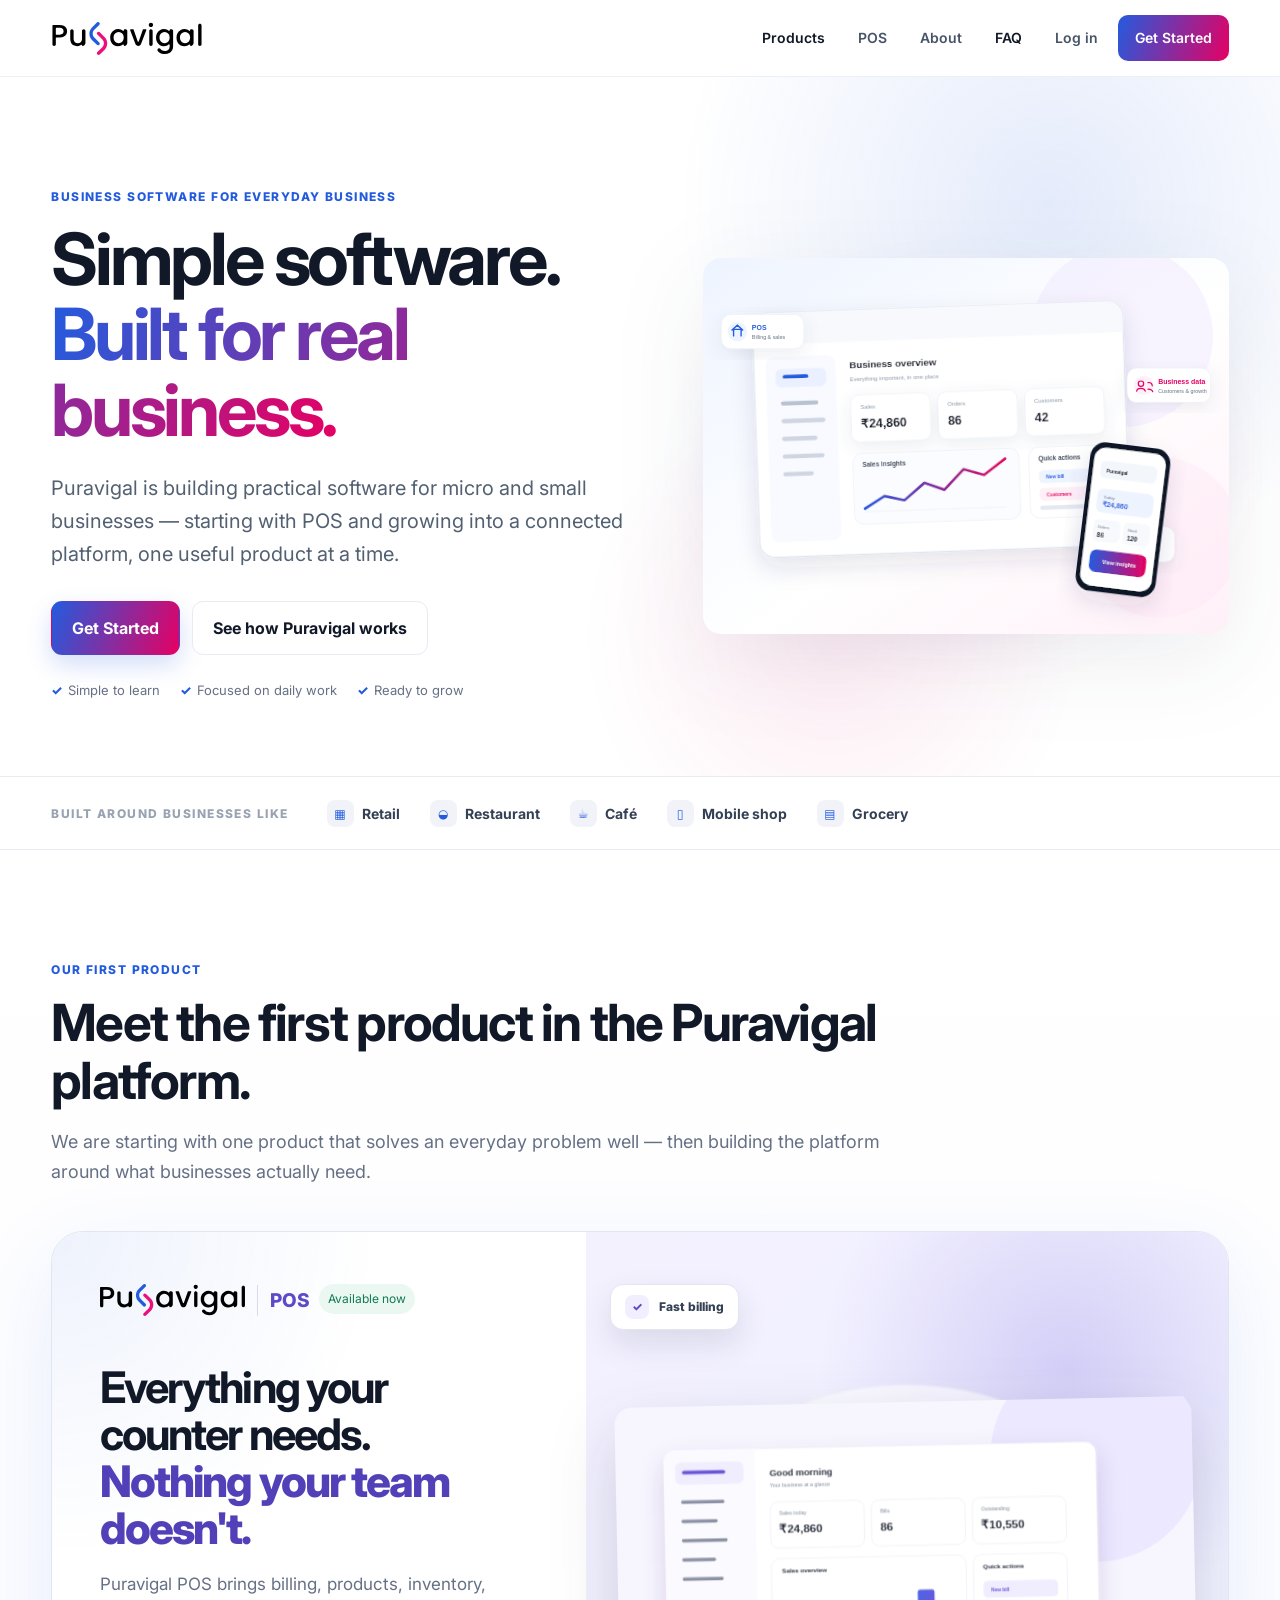
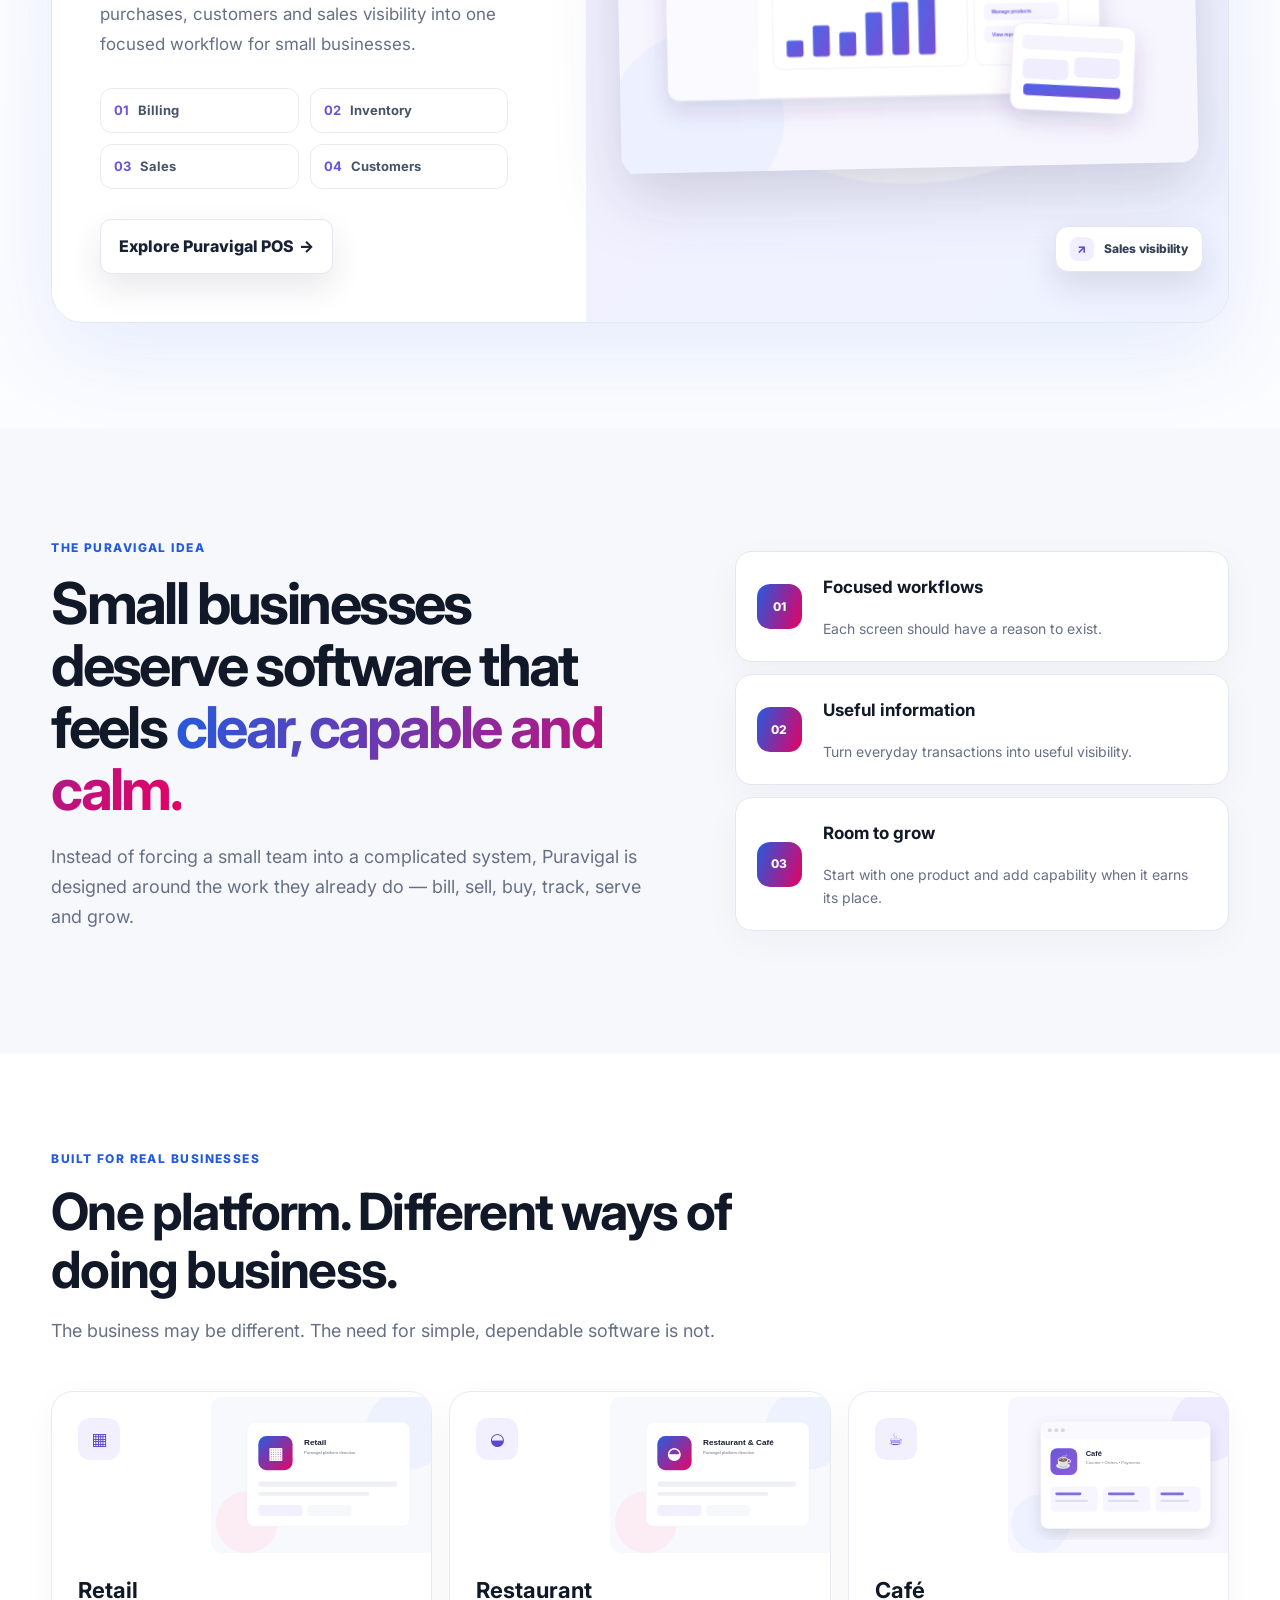
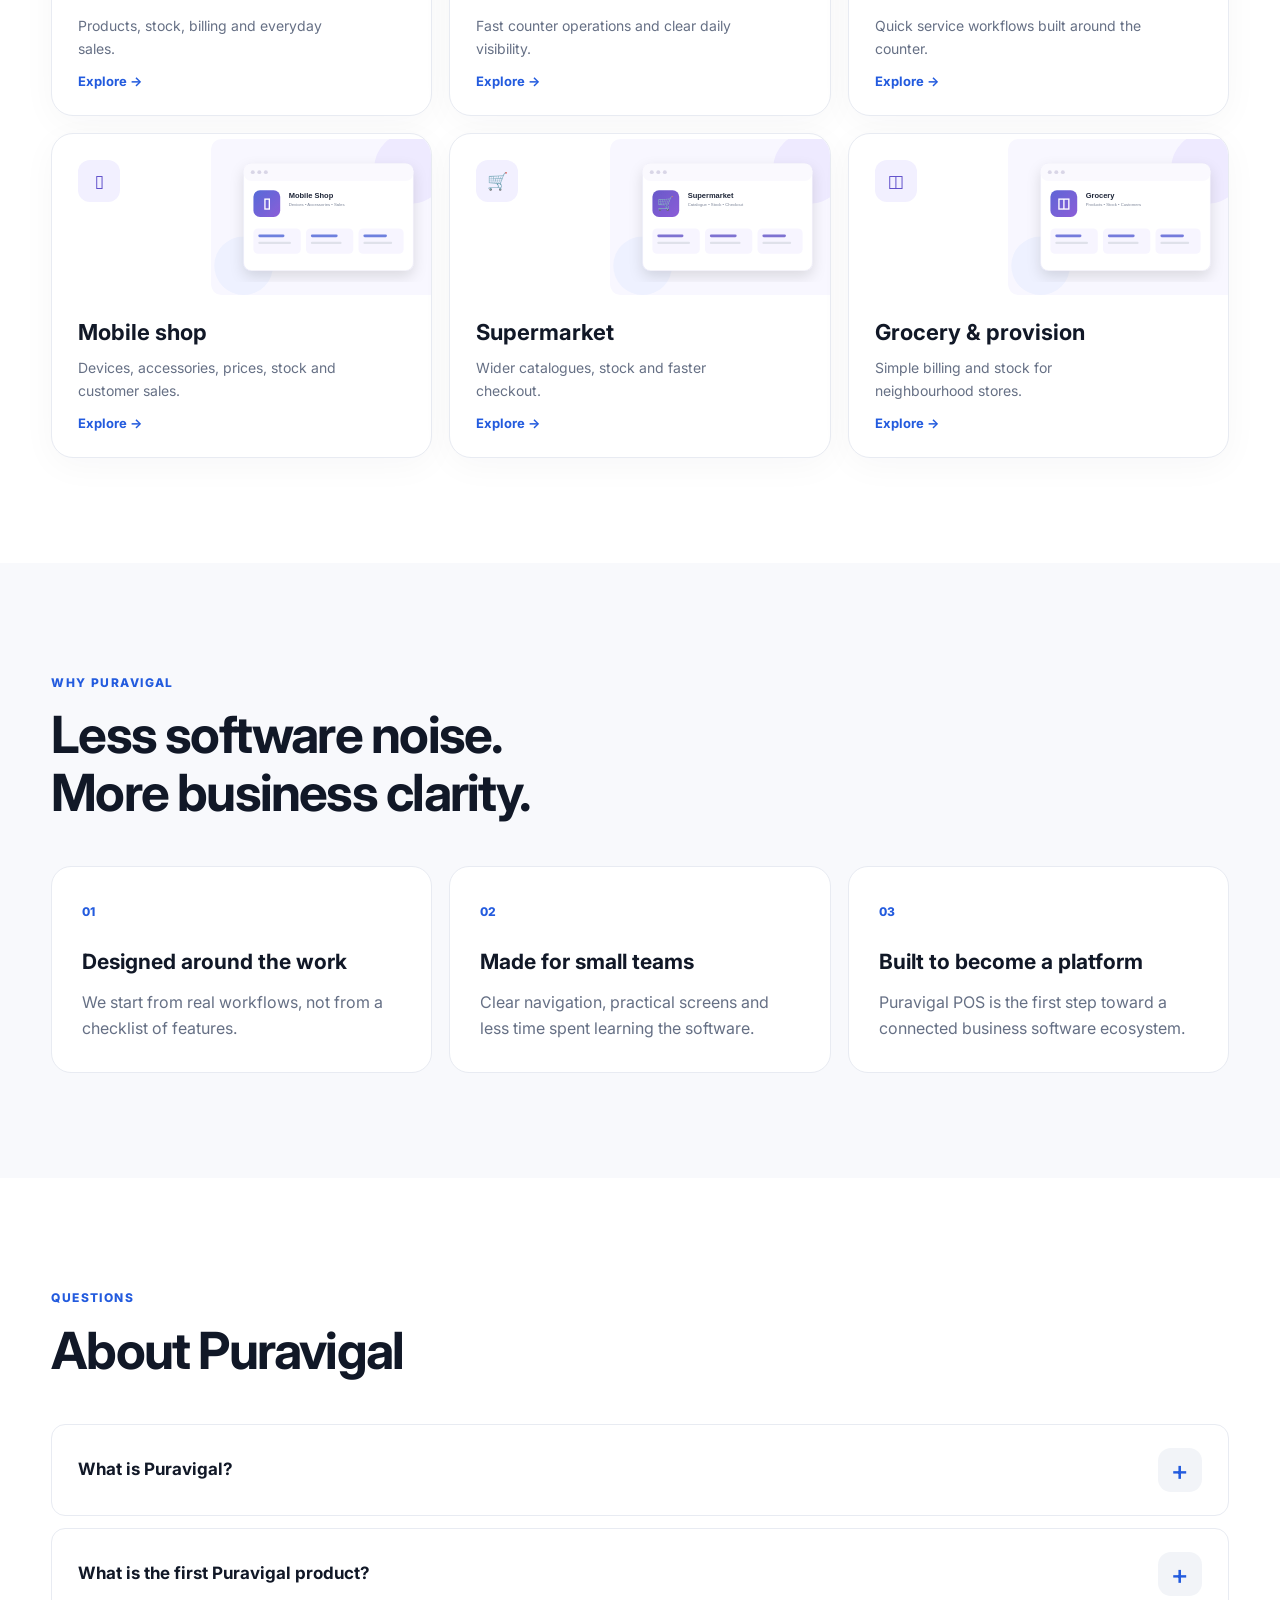
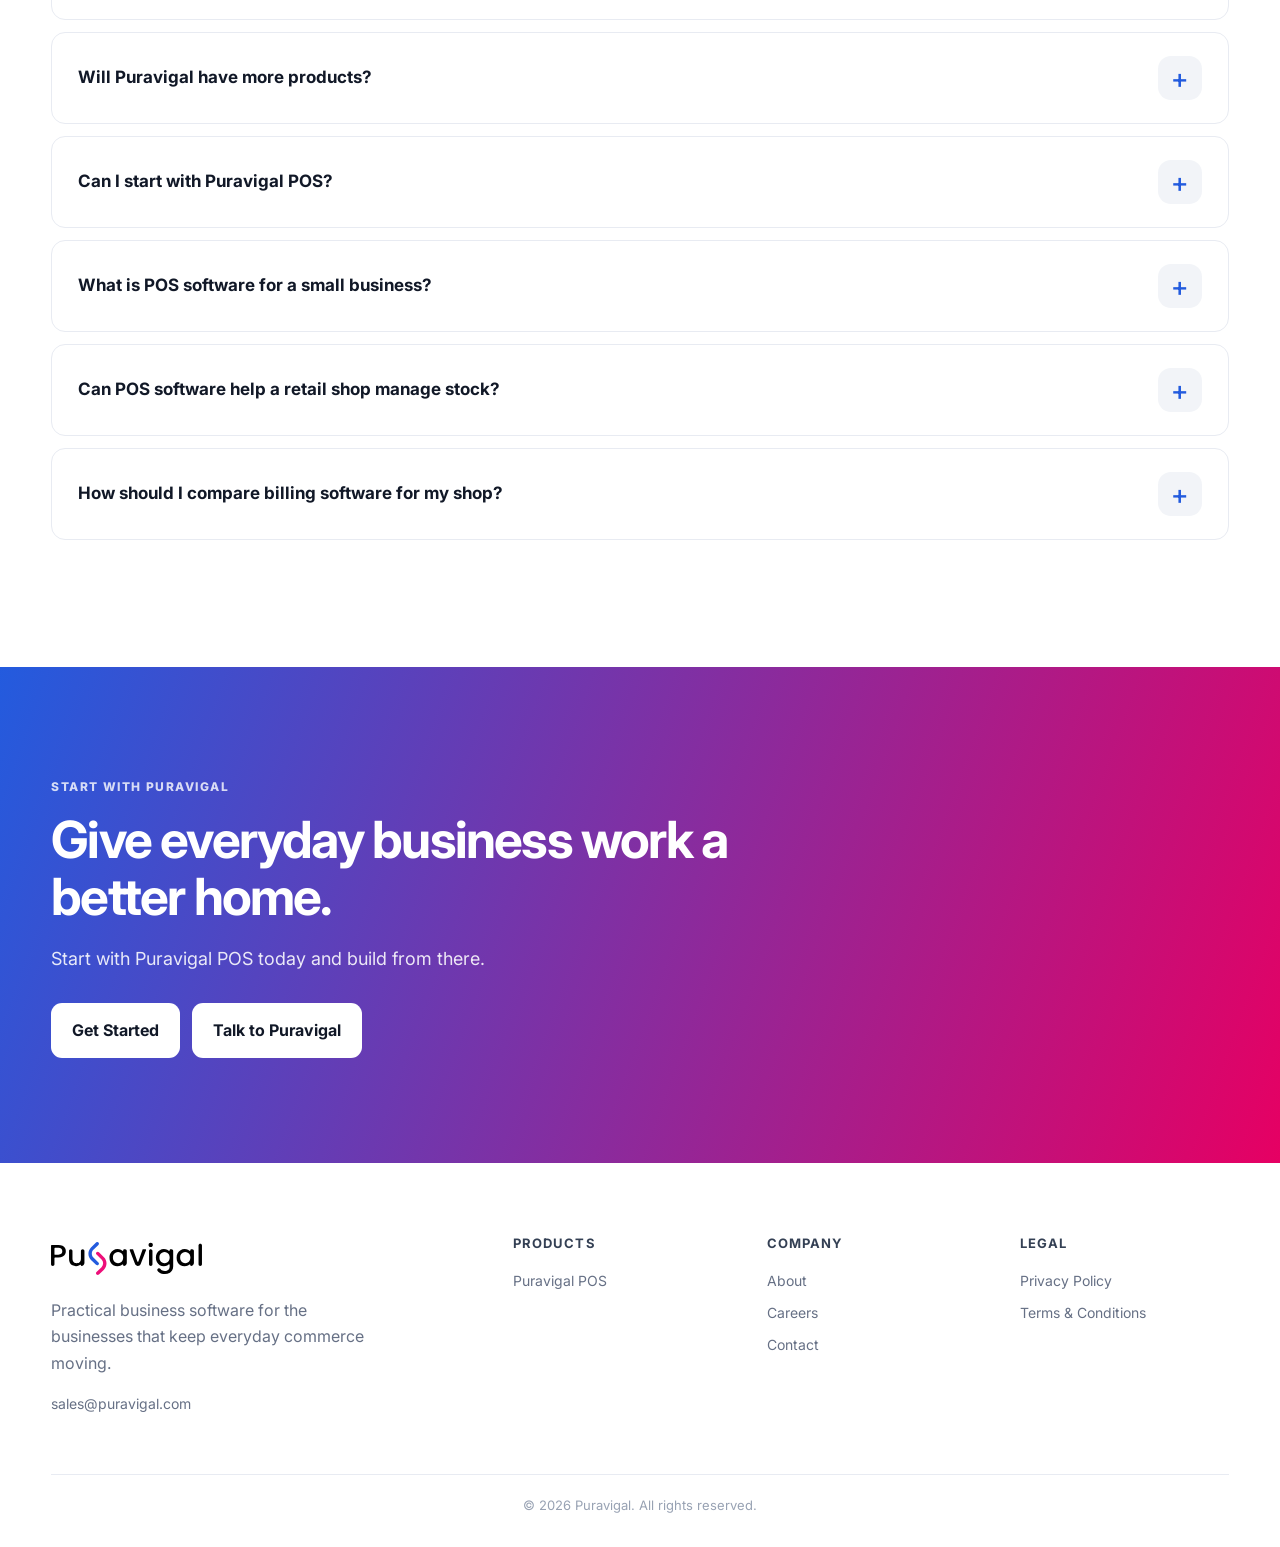
==== index.html @ 96eb3c9d "initial commit" ====
<!doctype html>
<html lang="en-IN">
<head>
<meta charset="utf-8"><meta name="viewport" content="width=device-width,initial-scale=1">
<title>Puravigal | Simple Business Software for Micro Businesses</title>
<meta name="description" content="Puravigal builds practical software for micro and small businesses. Start with Puravigal POS and grow into a connected business platform.">
<meta name="robots" content="index,follow,max-image-preview:large">
<link rel="canonical" href="https://www.puravigal.com/"><link rel="icon" href="images/fav/favicon.ico">
<meta property="og:type" content="website"><meta property="og:title" content="Puravigal | Simple Business Software for Micro Businesses"><meta property="og:description" content="Practical business software for the businesses that keep everyday commerce moving."><meta property="og:url" content="https://www.puravigal.com/"><meta property="og:image" content="https://www.puravigal.com/images/ogimage/puravigal-black-og.png"><meta property="og:site_name" content="Puravigal">
<meta name="twitter:card" content="summary_large_image"><meta name="twitter:title" content="Puravigal | Simple Business Software for Micro Businesses"><meta name="twitter:description" content="Simple, practical software for micro businesses."><meta name="twitter:image" content="https://www.puravigal.com/images/ogimage/puravigal-black-og.png">
<link rel="stylesheet" href="css/site.css?v=20261015-profile-1">
<script type="application/ld+json">{"@context":"https://schema.org","@type":"WebSite","name":"Puravigal","url":"https://www.puravigal.com/","description":"Simple business software for micro and small businesses."}</script>
<script type="application/ld+json">{"@context":"https://schema.org","@type":"Organization","name":"Puravigal","url":"https://www.puravigal.com/","logo":"https://www.puravigal.com/images/puravigal-black-logo.svg","email":"sales@puravigal.com","sameAs":["https://www.facebook.com/puravigal","https://instagram.com/puravigal/","https://twitter.com/puravigal","https://www.threads.net/@puravigal"]}</script>
</head>
<body>
<div data-site-header></div>
<main>
<section class="hero hero-home"><div class="container hero-grid"><div>
<span class="eyebrow">Business software for everyday business</span>
<h1>Simple software.<br><span class="gradient-text">Built for real business.</span></h1>
<p class="lead">Puravigal is building practical software for micro and small businesses — starting with POS and growing into a connected platform, one useful product at a time.</p>
<div class="actions"><a class="btn primary" href="signup.html">Get Started</a><a class="btn secondary" href="#products">See how Puravigal works</a></div>
<div class="hero-note"><span>Simple to learn</span><span>Focused on daily work</span><span>Ready to grow</span></div>
</div><div class="hero-visual"><img src="images/home/puravigal-home-hero.svg" alt="Puravigal business software platform and connected workflows" width="980" height="700"></div></div></section>

<section class="trust-strip"><div class="container trust-row"><span class="trust-label">Built around businesses like</span><span class="trust-item"><i class="mini-icon">▦</i> Retail</span><span class="trust-item"><i class="mini-icon">◒</i> Restaurant</span><span class="trust-item"><i class="mini-icon">☕</i> Café</span><span class="trust-item"><i class="mini-icon">▯</i> Mobile shop</span><span class="trust-item"><i class="mini-icon">▤</i> Grocery</span></div></section>

<section id="products" class="section product-spotlight"><div class="container">
<div class="section-head"><span class="eyebrow">Our first product</span><h2>Meet the first product in the Puravigal platform.</h2><p>We are starting with one product that solves an everyday problem well — then building the platform around what businesses actually need.</p></div>
<div class="first-product">
<div class="first-product-copy">
<div class="product-lockup"><img src="images/puravigal-black-logo.svg" alt="Puravigal" width="151"><span>POS</span></div>
<span class="status">Available now</span>
<h3>Everything your counter needs.<br><strong>Nothing your team doesn't.</strong></h3>
<p>Puravigal POS brings billing, products, inventory, purchases, customers and sales visibility into one focused workflow for small businesses.</p>
<div class="product-points"><span><b>01</b> Billing</span><span><b>02</b> Inventory</span><span><b>03</b> Sales</span><span><b>04</b> Customers</span></div>
<a class="btn product-btn" href="pos/">Explore Puravigal POS <span>→</span></a>
</div>
<div class="first-product-visual">
<div class="floating-chip chip-one"><i>✓</i> Fast billing</div>
<div class="floating-chip chip-two"><i>↗</i> Sales visibility</div>
<img src="images/pos/puravigal-pos-screen-showcase.svg" alt="Puravigal POS product interface" width="1200" height="760">
</div>
</div>
</div></section>

<section class="section platform-story"><div class="container"><div class="platform-grid">
<div class="platform-message"><span class="eyebrow">The Puravigal idea</span><h2>Small businesses deserve software that feels <span class="gradient-text">clear, capable and calm.</span></h2><p>Instead of forcing a small team into a complicated system, Puravigal is designed around the work they already do — bill, sell, buy, track, serve and grow.</p></div>
<div class="story-stack"><div><i class="story-icon">01</i><b>Focused workflows</b><p>Each screen should have a reason to exist.</p></div><div><i class="story-icon">02</i><b>Useful information</b><p>Turn everyday transactions into useful visibility.</p></div><div><i class="story-icon">03</i><b>Room to grow</b><p>Start with one product and add capability when it earns its place.</p></div></div>
</div></div></section>

<section class="section business-showcase"><div class="container"><div class="section-head"><span class="eyebrow">Built for real businesses</span><h2>One platform. Different ways of doing business.</h2><p>The business may be different. The need for simple, dependable software is not.</p></div>
<div class="business-grid">
<a class="business-card" href="pos/industries/retail.html"><img src="images/business-types/retail.svg" alt="Retail business illustration"><span class="business-icon">▦</span><div><h3>Retail</h3><p>Products, stock, billing and everyday sales.</p></div><b>Explore →</b></a>
<a class="business-card" href="pos/industries/restaurant.html"><img src="images/business-types/restaurant-cafe.svg" alt="Restaurant business illustration"><span class="business-icon">◒</span><div><h3>Restaurant</h3><p>Fast counter operations and clear daily visibility.</p></div><b>Explore →</b></a>
<a class="business-card" href="pos/industries/cafe.html"><img src="images/pos/verticals/cafe.svg" alt="Café business illustration"><span class="business-icon">☕</span><div><h3>Café</h3><p>Quick service workflows built around the counter.</p></div><b>Explore →</b></a>
<a class="business-card" href="pos/industries/mobile-shop.html"><img src="images/pos/verticals/mobile-shop.svg" alt="Mobile shop illustration"><span class="business-icon">▯</span><div><h3>Mobile shop</h3><p>Devices, accessories, prices, stock and customer sales.</p></div><b>Explore →</b></a>
<a class="business-card" href="pos/industries/supermarket.html"><img src="images/pos/verticals/supermarket.svg" alt="Supermarket illustration"><span class="business-icon">🛒</span><div><h3>Supermarket</h3><p>Wider catalogues, stock and faster checkout.</p></div><b>Explore →</b></a>
<a class="business-card" href="pos/industries/grocery.html"><img src="images/pos/verticals/grocery.svg" alt="Grocery store illustration"><span class="business-icon">◫</span><div><h3>Grocery & provision</h3><p>Simple billing and stock for neighbourhood stores.</p></div><b>Explore →</b></a>
</div></div></section>

<section class="section soft why-story"><div class="container"><div class="section-head"><span class="eyebrow">Why Puravigal</span><h2>Less software noise.<br>More business clarity.</h2></div><div class="why-grid">
<div class="why-card"><span>01</span><h3>Designed around the work</h3><p>We start from real workflows, not from a checklist of features.</p></div>
<div class="why-card"><span>02</span><h3>Made for small teams</h3><p>Clear navigation, practical screens and less time spent learning the software.</p></div>
<div class="why-card"><span>03</span><h3>Built to become a platform</h3><p>Puravigal POS is the first step toward a connected business software ecosystem.</p></div>
</div></div></section>

<section id="faq" class="section faq-section"><div class="container faq"><div class="section-head"><span class="eyebrow">Questions</span><h2>About Puravigal</h2></div>
<details><summary>What is Puravigal?</summary><p>Puravigal is a growing SaaS platform focused on practical software for micro and small businesses.</p></details>
<details><summary>What is the first Puravigal product?</summary><p>Puravigal POS is the first product, focused on everyday billing, products, inventory, purchases, customers and sales visibility.</p></details>
<details><summary>Will Puravigal have more products?</summary><p>Yes, the platform is designed to expand over time. Future products will be introduced only when they are ready for customers.</p></details>
<details><summary>Can I start with Puravigal POS?</summary><p>Yes. Start with the free entry experience and explore the POS workflow before choosing the Standard plan.</p></details>
<details><summary>What is POS software for a small business?</summary><p>POS software helps a business record customer sales and payments. Depending on the product, it can also connect product records, inventory, purchases, customer history and sales reports.</p></details><details><summary>Can POS software help a retail shop manage stock?</summary><p>A POS with inventory features can connect sales and purchase activity to stock records, helping shop owners review stock movement and identify items that need attention.</p></details><details><summary>How should I compare billing software for my shop?</summary><p>Compare checkout speed, product and stock management, purchase records, reports, supported devices, support and total cost. Choose based on the workflow your team uses every day.</p></details></div></section>

<section class="final-cta"><div class="container"><span class="eyebrow">Start with Puravigal</span><h2>Give everyday business work a better home.</h2><p>Start with Puravigal POS today and build from there.</p><div class="actions"><a class="btn light" href="signup.html">Get Started</a><a class="btn light" href="contact.html">Talk to Puravigal</a></div></div></section>
</main>
<div data-site-footer></div>
<script src="js/site.js"></script>
<script type="application/ld+json">{"@context":"https://schema.org","@type":"FAQPage","mainEntity":[{"@type":"Question","name":"What is Puravigal?","acceptedAnswer":{"@type":"Answer","text":"Puravigal is a growing SaaS platform focused on practical software for micro and small businesses."}},{"@type":"Question","name":"What is the first Puravigal product?","acceptedAnswer":{"@type":"Answer","text":"Puravigal POS is the first product, focused on everyday billing, products, inventory, purchases, customers and sales visibility."}},{"@type":"Question","name":"Will Puravigal have more products?","acceptedAnswer":{"@type":"Answer","text":"Yes, the platform is designed to expand over time. Future products will be introduced only when they are ready for customers."}},{"@type":"Question","name":"Can I start with Puravigal POS?","acceptedAnswer":{"@type":"Answer","text":"Yes. Start with the free entry experience and explore the POS workflow before choosing the Standard plan."}},{"@type":"Question","name":"What is POS software for a small business?","acceptedAnswer":{"@type":"Answer","text":"POS software helps a business record customer sales and payments. Depending on the product, it can also connect product records, inventory, purchases, customer history and sales reports."}},{"@type":"Question","name":"Can POS software help a retail shop manage stock?","acceptedAnswer":{"@type":"Answer","text":"A POS with inventory features can connect sales and purchase activity to stock records, helping shop owners review stock movement and identify items that need attention."}},{"@type":"Question","name":"How should I compare billing software for my shop?","acceptedAnswer":{"@type":"Answer","text":"Compare checkout speed, product and stock management, purchase records, reports, supported devices, support and total cost. Choose based on the workflow your team uses every day."}}]}</script>
<script src="js/site-shell.js?v=20261016-login-1"></script>
</body></html>
---- css/site.css ----
@import url('https://fonts.googleapis.com/css2?family=Inter:wght@400;500;600;700;800&display=swap');
:root{--blue:#235BDE;--pink:#E60063;--ink:#111827;--muted:#667085;--line:#e8ebf2;--soft:#f8f9fc;--white:#fff;--gradient:linear-gradient(110deg,var(--blue),var(--pink));--shadow:0 18px 60px rgba(28,39,68,.08)}
*{box-sizing:border-box}html{scroll-behavior:smooth}body{margin:0;color:var(--ink);background:#fff;font-family:Inter,system-ui,sans-serif;line-height:1.65}a{color:inherit;text-decoration:none}img{max-width:100%;height:auto}.container{width:min(1180px,92%);margin:auto}.narrow{max-width:800px}.site-header{position:sticky;top:0;z-index:50;background:rgba(255,255,255,.88);backdrop-filter:blur(18px);border-bottom:1px solid rgba(232,235,242,.8)}.nav-wrap{min-height:76px;display:flex;align-items:center;justify-content:space-between;gap:30px}.brand img{display:block}.site-header nav{display:flex;align-items:center;gap:7px}.site-header nav a{padding:10px 13px;color:#475467;font-size:14px;font-weight:600}.site-header nav a:hover{color:var(--blue)}.nav-cta{background:var(--gradient)!important;color:#fff!important;border-radius:10px!important;padding:11px 17px!important}.menu-btn{display:none;border:1px solid var(--line);background:#fff;border-radius:9px;padding:9px 12px}.hero{padding:105px 0 75px;background:radial-gradient(circle at 82% 18%,rgba(35,91,222,.12),transparent 31%),radial-gradient(circle at 65% 80%,rgba(230,0,99,.07),transparent 25%),#fff}.hero-grid{display:grid;grid-template-columns:1.05fr .95fr;gap:70px;align-items:center}.eyebrow{display:inline-block;text-transform:uppercase;letter-spacing:.12em;font-size:12px;font-weight:800;color:var(--blue);margin:0 0 14px}.hero h1,.page-hero h1{font-size:clamp(44px,6vw,72px);line-height:1.05;letter-spacing:-.045em;margin:0 0 24px;max-width:760px}.lead{font-size:20px;color:#526071;max-width:700px}.actions{display:flex;gap:12px;flex-wrap:wrap;margin-top:30px}.btn{display:inline-flex;align-items:center;justify-content:center;padding:13px 20px;border-radius:11px;font-weight:700;border:1px solid transparent}.btn.primary{color:#fff;background:var(--gradient);box-shadow:0 10px 25px rgba(35,91,222,.2)}.btn.secondary{background:#fff;border-color:var(--line)}.btn.light{background:#fff;color:var(--ink)}.hero-note{display:flex;gap:20px;flex-wrap:wrap;margin-top:25px;color:#667085;font-size:13px}.hero-note span:before{content:'✓';color:var(--blue);font-weight:800;margin-right:6px}.hero-visual{padding:0;position:relative}.hero-visual img{display:block;width:100%;height:auto;filter:drop-shadow(0 24px 45px rgba(28,39,68,.08))}.visual-card{background:#fff;border:1px solid #e4e8f1;border-radius:24px;box-shadow:var(--shadow);overflow:hidden;transform:rotate(1deg)}.window-bar{height:42px;background:#f6f7fa;border-bottom:1px solid var(--line);display:flex;align-items:center;gap:6px;padding:0 17px}.window-bar i{width:8px;height:8px;border-radius:50%;background:#d8dce5}.dashboard{padding:30px}.dash-head{display:flex;justify-content:space-between;margin-bottom:24px;color:#667085}.dash-head strong{color:var(--ink)}.stat-row{display:grid;grid-template-columns:1fr 1fr;gap:14px}.stat-row div{padding:18px;border:1px solid var(--line);border-radius:14px}.stat-row small{display:block;color:#98a2b3;margin-bottom:4px}.stat-row b{font-size:24px}.bars{height:160px;display:flex;align-items:end;gap:10px;padding:20px 10px;border-bottom:1px solid var(--line)}.bars span{flex:1;border-radius:8px 8px 0 0;background:var(--gradient);opacity:.82}.bill-row{display:flex;justify-content:space-between;padding-top:18px;font-size:13px}.bill-row b{color:var(--blue)}.trust-strip{border-block:1px solid var(--line);background:#fff}.trust-strip .container{min-height:72px;display:flex;align-items:center;gap:30px;flex-wrap:wrap;color:#7a8495;font-size:13px}.trust-strip b{color:#344054}.section{padding:105px 0}.soft{background:var(--soft)}.section-head{max-width:760px;margin-bottom:45px}.section h2,.final-cta h2{font-size:clamp(34px,4vw,52px);line-height:1.12;letter-spacing:-.035em;margin:0 0 18px}.section-head p{color:var(--muted);font-size:18px}.product-grid{display:grid;grid-template-columns:repeat(3,1fr);gap:18px}.product-card,.use-grid>div{border:1px solid var(--line);border-radius:20px;padding:28px;background:#fff;box-shadow:0 8px 35px rgba(25,35,58,.04)}.product-card.featured{border-color:rgba(35,91,222,.28);box-shadow:0 18px 50px rgba(35,91,222,.09)}.product-top{display:flex;justify-content:space-between;align-items:center}.product-icon{width:42px;height:42px;border-radius:12px;background:var(--gradient);color:#fff;display:grid;place-items:center;font-weight:800}.status{font-size:12px;color:#147a55;background:#eaf8f1;padding:5px 9px;border-radius:99px}.status.muted{color:#667085;background:#f1f3f7}.product-card h3{font-size:26px;margin:24px 0 10px}.product-card p,.product-card li{color:var(--muted)}.product-card ul{padding-left:18px}.product-card>a{display:inline-block;color:var(--blue);font-weight:700;margin-top:18px}.split{display:grid;grid-template-columns:1fr 1fr;gap:90px;align-items:start}.feature-list{display:grid;gap:0}.feature-list div{padding:0 0 25px;margin-bottom:25px;border-bottom:1px solid var(--line)}.feature-list b{font-size:20px}.feature-list p{color:var(--muted);margin-bottom:0}.use-grid{display:grid;grid-template-columns:repeat(4,1fr);gap:16px}.use-grid b{display:block;font-size:18px;margin-bottom:7px}.use-grid span{color:var(--muted);font-size:14px}.faq{max-width:900px}.faq details{border-top:1px solid var(--line);padding:22px 0}.faq details:last-child{border-bottom:1px solid var(--line)}summary{cursor:pointer;font-weight:700;font-size:18px}.faq p{color:var(--muted);max-width:760px}.final-cta{padding:105px 0;background:var(--gradient);color:#fff}.final-cta .eyebrow{color:#fff;opacity:.8}.final-cta h2{max-width:800px}.final-cta p{max-width:650px;opacity:.88;font-size:18px}.page-hero{padding:100px 0 75px;background:linear-gradient(135deg,#f7f9ff,#fff)}.content-grid{display:grid;grid-template-columns:.8fr 1.2fr;gap:90px}.content-grid p,.legal p{color:var(--muted);font-size:17px}.legal{max-width:850px}.legal h2{font-size:25px;margin:42px 0 10px}.updated{color:#98a2b3;font-size:13px}.footer-grid{display:grid;grid-template-columns:2fr 1fr 1fr 1fr;gap:45px;padding:70px 0 50px}.footer-grid img{width:151px}.footer-grid p{color:var(--muted);max-width:320px}.footer-grid b{display:block;margin-bottom:15px}.footer-grid a{display:block;color:#667085;margin:9px 0;font-size:14px}.copyright{border-top:1px solid var(--line);padding:20px 0 30px;color:#98a2b3;font-size:13px;text-align:center}.auth-page{min-height:100vh;background:radial-gradient(circle at 15% 15%,rgba(35,91,222,.10),transparent 28%),radial-gradient(circle at 85% 75%,rgba(230,0,99,.08),transparent 30%),#fff}.auth-shell{min-height:calc(100vh - 150px);display:grid;place-items:center;padding:70px 20px}.auth-card{width:min(460px,100%);background:#fff;border:1px solid var(--line);border-radius:24px;padding:36px;box-shadow:0 20px 70px rgba(28,39,68,.09)}.auth-card h1{font-size:42px;line-height:1.08;letter-spacing:-.04em;margin:0 0 12px}.auth-lead{color:var(--muted);margin:0 0 28px}.auth-card form{display:grid;gap:17px}.auth-card label{display:grid;gap:7px;font-size:13px;font-weight:700;color:#344054}.auth-card input[type=email],.auth-card input[type=password],.auth-card input[type=text]{width:100%;padding:13px 14px;border:1px solid #dfe4ec;border-radius:11px;font:inherit;font-weight:400;outline:none;background:#fff}.auth-card input:focus{border-color:var(--blue);box-shadow:0 0 0 3px rgba(35,91,222,.10)}.auth-row{display:flex!important;align-items:center;justify-content:space-between;gap:12px}.auth-row a,.auth-switch a,.form-note a{color:var(--blue);font-weight:700}.check{display:flex!important;align-items:flex-start;gap:8px!important;font-weight:500!important}.check input{margin-top:4px}.auth-submit{width:100%;border:0;cursor:pointer}.auth-switch{text-align:center;color:var(--muted);font-size:14px;margin:22px 0 0}.form-note{text-align:center;color:#98a2b3;font-size:12px;margin:18px 0 0;line-height:1.55}.auth-page footer{background:#fff}@media(max-width:900px){.hero-grid,.split,.content-grid{grid-template-columns:1fr;gap:40px}.product-grid{grid-template-columns:1fr 1fr}.use-grid{grid-template-columns:1fr 1fr}.site-header nav{display:none}.menu-btn{display:block}.site-header nav.open{display:flex;position:absolute;top:76px;left:4%;right:4%;padding:14px;flex-direction:column;align-items:stretch;background:#fff;border:1px solid var(--line);border-radius:15px;box-shadow:var(--shadow)}.hero{padding-top:70px}.footer-grid{grid-template-columns:1fr 1fr}}@media(max-width:600px){.product-grid,.use-grid,.footer-grid{grid-template-columns:1fr}.section{padding:75px 0}.hero h1,.page-hero h1{font-size:43px}.lead{font-size:17px}.trust-strip .container{padding:18px 0}.dashboard{padding:20px}.hero-visual{padding:0}.footer-grid{gap:25px}}

/* Puravigal product theme */
.pos-site{--product:#6b52d9;--product-deep:#5140b8;--product-soft:#f3f0ff;--product-line:#ded8f7;--product-gradient:linear-gradient(110deg,#4b66e8,#7a4fd4)}
.product-header{position:sticky;top:0;z-index:60;background:rgba(255,255,255,.94);backdrop-filter:blur(18px);border-bottom:1px solid var(--product-line)}
.product-nav{min-height:76px;display:flex;align-items:center;justify-content:space-between;gap:28px}
.product-brand{display:flex;align-items:center;gap:10px;font-weight:800;font-size:17px;color:#182033}
.product-brand img{display:block;width:151px;height:auto}
.product-brand span{border-left:1px solid #d9dce6;padding-left:11px;color:var(--product);font-size:16px}
.product-header nav{display:flex;align-items:center;gap:5px}
.product-header nav a{padding:10px 12px;color:#4b5568;font-size:14px;font-weight:650}
.product-header nav a:hover{color:var(--product)}

/* POS business-type dropdown: hover/focus on desktop, tap on mobile. */
.pos-nav-dropdown{position:relative;display:flex;align-items:center}
.pos-dropdown-trigger{display:inline-flex;align-items:center;gap:7px;white-space:nowrap}
.dropdown-chevron{display:inline-block;flex:0 0 8px;width:8px;height:8px;margin:0 1px 4px 2px;border-right:2px solid currentColor;border-bottom:2px solid currentColor;font-size:0;line-height:0;transform:rotate(45deg);transition:transform .18s ease}
.pos-nav-dropdown:hover .dropdown-chevron,.pos-nav-dropdown:focus-within .dropdown-chevron,.pos-nav-dropdown.is-open .dropdown-chevron{transform:rotate(225deg)}
.pos-dropdown-menu{position:absolute;z-index:1000;top:calc(100% + 10px);left:0;display:none;min-width:230px;padding:8px;background:#fff;border:1px solid var(--line);border-radius:15px;box-shadow:0 18px 45px rgba(24,32,51,.14)}
.pos-dropdown-menu::before{content:"";position:absolute;left:0;right:0;top:-12px;height:12px}
.pos-nav-dropdown:hover .pos-dropdown-menu,.pos-nav-dropdown:focus-within .pos-dropdown-menu,.pos-nav-dropdown.is-open .pos-dropdown-menu{display:block}
.product-header .pos-dropdown-menu a{display:flex;align-items:center;padding:11px 13px;border-radius:9px;color:#4b5568;font-size:14px;font-weight:650;white-space:nowrap}
.product-header .pos-dropdown-menu a:hover,.product-header .pos-dropdown-menu a:focus-visible{background:#f2f4ff;color:var(--product);outline:none}
.pos-dropdown-menu a[aria-current="page"]{background:#f2f4ff;color:var(--product)}
@media(max-width:900px){
 .product-header nav.open{display:flex;flex-direction:column;align-items:stretch;gap:4px}
 .product-header nav .pos-nav-dropdown{display:block;width:100%}
 .product-header nav .pos-dropdown-trigger{width:100%;justify-content:space-between}
 .product-header nav .pos-dropdown-menu{position:static;min-width:0;margin:4px 0 8px;box-shadow:none;border-radius:12px;background:#f8f9ff}
 .product-header nav .pos-dropdown-menu::before{display:none}
 .product-header nav .pos-nav-dropdown:not(.is-open) .pos-dropdown-menu{display:none}
 .product-header nav .pos-nav-dropdown.is-open .pos-dropdown-menu{display:block}
}
.product-nav-cta{background:var(--product-gradient)!important;color:#fff!important;border-radius:10px!important}
.product-hero{padding:100px 0 85px;background:radial-gradient(circle at 75% 20%,rgba(107,82,217,.18),transparent 32%),radial-gradient(circle at 88% 82%,rgba(75,102,232,.10),transparent 30%),#fff}
.product-hero-copy{max-width:900px}
.product-hero h1{font-size:clamp(46px,6vw,76px);line-height:1.04;letter-spacing:-.05em;margin:0 0 24px}
.product-hero .eyebrow,.pos-site .eyebrow{color:var(--product)}
.product-btn{color:#fff!important;background:var(--product-gradient)!important;box-shadow:0 12px 30px rgba(91,76,202,.22)}
.product-outline{background:#fff!important;border:1px solid var(--product-line)!important;color:var(--product)!important}
.pos-site .section-head .eyebrow{color:var(--product)}
.pos-site .product-card.featured{border-color:var(--product-line);box-shadow:0 18px 55px rgba(91,76,202,.10)}
.pos-site .product-icon{background:var(--product-gradient)}
.pos-site .status{color:#176b55;background:#eaf8f1}
.pos-site .industry-link,.pos-site .product-card>a{color:var(--product);font-weight:750}
.pos-site .hero-note span:before{color:var(--product)}
.pos-site .auth-card{border-color:var(--product-line);box-shadow:0 22px 75px rgba(75,63,150,.12)}
.pos-site .auth-card input:focus,.pos-site .auth-card select:focus{border-color:var(--product);box-shadow:0 0 0 3px rgba(107,82,217,.11)}
.pos-site .auth-card select{width:100%;padding:13px 14px;border:1px solid #dfe4ec;border-radius:11px;font:inherit;background:#fff;color:#344054}
.pos-site .auth-switch a,.pos-site .form-note a{color:var(--product)}
@media(max-width:900px){.product-header nav{display:none}.product-nav{min-height:68px}.product-menu-btn{display:inline-flex;align-items:center;justify-content:center;width:44px;height:42px;padding:0;font-size:0;border:1px solid var(--product-line);border-radius:11px;background:#fff;color:var(--product)}.product-menu-btn::before{content:"";width:18px;height:12px;background:linear-gradient(to bottom,var(--product) 0 2px,transparent 2px 5px,var(--product) 5px 7px,transparent 7px 10px,var(--product) 10px 12px);display:block}}
.pos-screen-showcase{display:block;width:100%;height:auto;border:1px solid var(--product-line);border-radius:28px;box-shadow:0 25px 70px rgba(67,57,130,.12)}.product-auth .eyebrow{color:var(--product)}
/* Puravigal visual system v2 */
.center{text-align:center}.center .lead{margin-left:auto;margin-right:auto}
.site-header .brand img,.footer-grid>div:first-child>img{height:33px;object-fit:contain}
.footer-grid{grid-template-columns:2fr 1fr 1fr 1fr 1fr;align-items:start}.product-footer{grid-template-columns:minmax(210px,1.8fr) repeat(3,minmax(125px,1fr)) minmax(190px,1.35fr);align-items:start}.footer-grid>div{min-width:0}.footer-grid b{font-size:13px;text-transform:uppercase;letter-spacing:.08em;color:#344054}.social-links{display:flex;gap:9px;margin-top:16px}.social-links a{width:36px!important;height:36px;display:grid!important;place-items:center;border:1px solid var(--line);border-radius:10px;background:#fff;margin:0!important}.social-links img{width:17px;height:17px;object-fit:contain}

/* Keep the POS footer aligned with the main Puravigal footer. */
.product-footer{grid-template-columns:minmax(205px,1.7fr) minmax(105px,.8fr) minmax(150px,1.05fr) minmax(145px,1fr) minmax(245px,1.55fr);column-gap:28px;row-gap:28px}
.product-footer .social-footer{min-width:0}
.product-footer .social-links{display:flex;flex-wrap:nowrap;align-items:center;gap:8px;margin-top:16px}
.product-footer .social-links a{flex:0 0 36px}
.product-footer .social-links a:hover,.product-footer .social-links a:focus-visible{border-color:var(--blue);box-shadow:0 0 0 3px rgba(49,91,230,.1);outline:none;transform:translateY(-1px)}
.product-footer .social-links a[data-social-placeholder]{opacity:1;cursor:pointer}
.product-footer .social-links a[data-social-placeholder] img{opacity:1;filter:none}
@media(max-width:1050px){.product-footer{grid-template-columns:repeat(3,minmax(0,1fr))}.product-footer>div:first-child{grid-column:span 2}.product-footer .social-footer{grid-column:span 1}.product-footer .social-links{flex-wrap:wrap}}
@media(max-width:680px){.product-footer{grid-template-columns:repeat(2,minmax(0,1fr));column-gap:22px;row-gap:28px}.product-footer>div:first-child{grid-column:1/-1}.product-footer .social-footer{grid-column:1/-1}.product-footer .social-links{flex-wrap:wrap}.product-footer .social-links a{flex-basis:36px}}
.social-text{font-weight:800;font-size:14px;color:#344054}
.platform-industry-grid{display:grid;grid-template-columns:repeat(3,1fr);gap:20px}.platform-industry-card{border:1px solid var(--line);border-radius:24px;overflow:hidden;background:#fff;box-shadow:0 12px 45px rgba(25,35,58,.045);transition:transform .2s ease,box-shadow .2s ease}.platform-industry-card:hover{transform:translateY(-4px);box-shadow:0 20px 60px rgba(25,35,58,.09)}.platform-industry-card>img{display:block;width:100%;height:auto}.platform-industry-content{display:flex;gap:14px;padding:22px 24px 25px}.category-icon{width:42px;height:42px;flex:0 0 42px;display:grid;place-items:center;border-radius:12px;background:linear-gradient(135deg,#eef2ff,#fcebf4);color:var(--blue);font-size:20px;font-weight:800}.platform-industry-content h3{font-size:22px;margin:8px 0 7px}.platform-industry-content p{color:var(--muted);margin:0;font-size:14px}
.pricing-hero{padding:105px 0 55px;background:radial-gradient(circle at 50% 0,rgba(107,82,217,.15),transparent 42%),#fff}.pricing-note{display:flex;justify-content:center;gap:22px;flex-wrap:wrap;margin-top:26px;color:#667085;font-size:13px}.pricing-section{padding-top:55px}.billing-switch{width:max-content;margin:0 auto 36px;padding:5px;border:1px solid var(--product-line);border-radius:13px;background:#f7f5ff;display:flex;gap:4px}.billing-switch button{border:0;background:transparent;border-radius:9px;padding:10px 17px;font:inherit;font-size:13px;font-weight:750;color:#667085;cursor:pointer}.billing-switch button.active{background:#fff;color:var(--product);box-shadow:0 4px 15px rgba(75,63,150,.08)}.billing-switch button span{font-size:10px;margin-left:5px;color:#198754}.pricing-grid{max-width:920px;margin:auto;display:grid;grid-template-columns:1fr 1.08fr;gap:20px;align-items:stretch}.price-card{position:relative;border:1px solid var(--product-line);border-radius:26px;background:#fff;padding:36px;box-shadow:0 15px 55px rgba(75,63,150,.07)}.standard-card{background:linear-gradient(180deg,#fbfaff,#fff);border:2px solid #8a78df;box-shadow:0 24px 75px rgba(81,64,184,.16)}.popular-badge{position:absolute;top:18px;right:18px;background:var(--product-gradient);color:#fff;font-size:11px;font-weight:800;padding:7px 10px;border-radius:99px}.price-icon{width:48px;height:48px;border-radius:14px;background:#f1efff;color:var(--product);display:grid;place-items:center;font-weight:850;font-size:20px;margin-bottom:18px}.price-icon.filled{background:var(--product-gradient);color:#fff}.price-kicker{text-transform:uppercase;letter-spacing:.11em;font-size:11px;font-weight:800;color:var(--product)}.price-card h2{font-size:30px;letter-spacing:-.03em;margin:9px 0 8px}.price-desc{color:var(--muted);min-height:47px}.price-value{display:flex;align-items:baseline;gap:2px;margin:24px 0 3px}.price-value strong{font-size:52px;line-height:1;letter-spacing:-.06em}.price-value>span{font-size:23px;font-weight:800}.price-value small{font-size:13px;color:#667085}.price-period{font-size:12px;color:#98a2b3;min-height:19px}.price-save{font-size:12px;color:#198754;min-height:19px}.price-card ul{list-style:none;padding:12px 0 8px;margin:0;border-top:1px solid var(--line)}.price-card li{position:relative;padding:9px 0 9px 24px;color:#475467;font-size:14px}.price-card li:before{content:'✓';position:absolute;left:0;color:var(--product);font-weight:900}.btn.full{width:100%;margin-top:18px}.price-footnote{text-align:center;color:#667085;font-size:13px;margin-top:24px}.price-footnote a{color:var(--product);font-weight:750}
.product-hero-grid{display:grid;grid-template-columns:1fr .9fr;gap:65px;align-items:center}.feature-hero-art img{display:block;width:100%;filter:drop-shadow(0 24px 55px rgba(75,63,150,.12))}.feature-intro{padding:0 0 70px}.feature-pills{display:flex;justify-content:center;gap:8px;flex-wrap:wrap}.feature-pills span{border:1px solid var(--product-line);border-radius:99px;padding:9px 13px;background:#fff;color:#5e6375;font-size:12px;font-weight:700}.feature-pills i{font-style:normal;color:var(--product);margin-right:6px}.feature-story{padding:110px 0;background:#fff}.feature-story.alt{background:#faf9ff}.feature-row{display:grid;grid-template-columns:1fr 1fr;gap:90px;align-items:center}.feature-copy{max-width:560px}.feature-number{font-size:12px;font-weight:850;color:var(--product);letter-spacing:.12em}.feature-icon{width:52px;height:52px;border-radius:15px;background:var(--product-gradient);color:#fff;display:grid;place-items:center;font-weight:850;font-size:22px;margin:16px 0 18px;box-shadow:0 12px 25px rgba(91,76,202,.2)}.feature-copy h2{font-size:clamp(32px,4vw,49px);line-height:1.1;letter-spacing:-.04em;margin:0 0 18px}.feature-copy p{font-size:17px;color:var(--muted);line-height:1.75}.feature-media{padding:18px}.feature-media img{display:block;width:100%;height:auto;filter:drop-shadow(0 24px 50px rgba(75,63,150,.12))}.check-list{list-style:none;padding:0;margin:24px 0}.check-list li{position:relative;padding:7px 0 7px 28px;color:#475467;font-size:14px}.check-list li:before{content:'✓';position:absolute;left:0;top:7px;color:var(--product);font-weight:900}.text-link{color:var(--product);font-weight:800}.feature-grid-section{padding:110px 0;background:#f7f7fb}.feature-mini-grid{display:grid;grid-template-columns:repeat(3,1fr);gap:16px}.feature-mini-grid>div{background:#fff;border:1px solid var(--line);border-radius:18px;padding:24px}.feature-mini-grid b{display:block;font-size:17px;margin-bottom:7px}.feature-mini-grid span{font-size:14px;color:var(--muted)}
.industry-section{padding:110px 0;background:#fff}.industry-grid{display:grid;grid-template-columns:repeat(2,1fr);gap:22px}.industry-card{border:1px solid var(--product-line);border-radius:25px;overflow:hidden;background:#fff;box-shadow:0 12px 45px rgba(25,35,58,.05);transition:transform .2s ease,box-shadow .2s ease}.industry-card:hover{transform:translateY(-5px);box-shadow:0 22px 65px rgba(75,63,150,.12)}.industry-card>img{display:block;width:100%;height:auto;background:#f8f7ff}.industry-body{display:flex;gap:15px;padding:22px}.industry-icon{width:42px;height:42px;flex:0 0 42px;border-radius:12px;background:#f0edff;color:var(--product);display:grid;place-items:center;font-weight:900}.industry-body h3{font-size:24px;margin:0 0 7px}.industry-body p{color:var(--muted);font-size:14px;margin:0 0 13px}.industry-link{color:var(--product);font-weight:800;font-size:13px}
.product-footer .product-brand{margin-bottom:14px}.product-footer .product-brand img{width:151px}.product-footer p{margin-top:0}
@media(max-width:900px){.platform-industry-grid,.feature-mini-grid{grid-template-columns:1fr 1fr}.pricing-grid,.product-hero-grid,.feature-row,.industry-grid{grid-template-columns:1fr;gap:35px}.feature-row{gap:45px}.feature-story.alt .feature-media{order:2}.feature-story.alt .feature-copy{order:1}.footer-grid{grid-template-columns:1fr 1fr}.product-hero-grid .feature-hero-art{order:-1}.feature-pills{justify-content:flex-start}}
@media(max-width:600px){.platform-industry-grid,.feature-mini-grid,.footer-grid{grid-template-columns:1fr}.price-card{padding:27px}.billing-switch{width:100%;justify-content:center}.billing-switch button{flex:1}.feature-story{padding:78px 0}.feature-row{gap:25px}.feature-copy h2{font-size:34px}.industry-section{padding:75px 0}.product-hero-grid{gap:20px}.pricing-hero{padding-top:75px}}
@media(max-width:900px){.product-header nav{display:flex;max-width:62vw;overflow-x:auto;white-space:nowrap;scrollbar-width:none}.product-header nav::-webkit-scrollbar{display:none}.product-header nav a{flex:0 0 auto;padding:9px 10px}.product-header .product-nav{gap:12px}.product-nav-cta{display:none!important}}
/* 2026 visual refinement — Puravigal main site + POS */
.gradient-text{background:var(--gradient);-webkit-background-clip:text;background-clip:text;color:transparent}
.hero-home .hero-visual{transform:translateY(4px)}
.hero-home .hero-visual:after{content:"";position:absolute;inset:12% 5% 3%;z-index:-1;background:linear-gradient(135deg,rgba(35,91,222,.14),rgba(230,0,99,.08));filter:blur(34px);border-radius:50%}
.trust-row{min-height:78px;display:flex;align-items:center;gap:25px;flex-wrap:wrap}
.trust-label{font-size:12px;text-transform:uppercase;letter-spacing:.12em;font-weight:800;color:#98a2b3;margin-right:8px}
.trust-item{display:inline-flex;align-items:center;gap:8px;font-weight:700;color:#344054;font-size:14px}
.mini-icon{font-style:normal;width:27px;height:27px;border-radius:8px;display:grid;place-items:center;background:#f1f3f9;color:var(--blue);font-size:12px}
.product-spotlight{background:linear-gradient(180deg,#fff 0%,#fbfcff 100%);overflow:hidden}
.product-spotlight .section-head{max-width:830px}
.first-product{display:grid;grid-template-columns:.88fr 1.12fr;gap:30px;align-items:stretch;border:1px solid #e2e6f0;border-radius:32px;background:#fff;box-shadow:0 28px 90px rgba(35,91,222,.10);overflow:hidden}
.first-product-copy{padding:52px 48px 48px;position:relative;background:radial-gradient(circle at 0 0,rgba(35,91,222,.08),transparent 38%),#fff}
.product-lockup{display:inline-flex;align-items:center;gap:12px;margin-bottom:18px}
.product-lockup img{width:145px;height:auto}
.product-lockup span{font-size:19px;font-weight:800;color:#5b4ac9;border-left:1px solid #d9dce6;padding-left:12px}
.first-product-copy .status{display:inline-block;margin-left:5px;vertical-align:top}
.first-product-copy h3{font-size:clamp(31px,3.4vw,50px);line-height:1.08;letter-spacing:-.045em;margin:30px 0 18px;max-width:600px}
.first-product-copy h3 strong{font-weight:800;color:#5140b8}
.first-product-copy>p{font-size:17px;line-height:1.75;color:var(--muted);max-width:560px}
.product-points{display:grid;grid-template-columns:1fr 1fr;gap:11px;margin:28px 0 30px}
.product-points span{border:1px solid var(--line);border-radius:12px;padding:11px 13px;color:#475467;font-size:13px;font-weight:700}
.product-points b{color:#6b52d9;margin-right:6px}
.first-product-visual{position:relative;min-height:530px;background:radial-gradient(circle at 75% 20%,rgba(107,82,217,.22),transparent 34%),linear-gradient(135deg,#f4f1ff,#eef2ff);display:flex;align-items:center;justify-content:center;padding:40px 20px 25px}
.first-product-visual:before{content:"";position:absolute;width:76%;height:58%;background:rgba(255,255,255,.64);border-radius:50%;filter:blur(1px)}
.first-product-visual img{position:relative;width:96%;filter:drop-shadow(0 25px 32px rgba(39,37,78,.18));transform:rotate(-1.2deg)}
.floating-chip{position:absolute;z-index:2;padding:10px 14px;border-radius:13px;background:#fff;border:1px solid #e4e5ef;box-shadow:0 14px 32px rgba(37,41,70,.12);font-size:12px;font-weight:800;color:#344054}
.floating-chip i{font-style:normal;display:inline-grid;place-items:center;width:24px;height:24px;border-radius:8px;background:#f1efff;color:#5b4ac9;margin-right:7px}
.chip-one{left:24px;top:52px}.chip-two{right:25px;bottom:50px}
.platform-story{background:#f7f8fc}
.platform-grid{display:grid;grid-template-columns:1.1fr .9fr;gap:80px;align-items:center}
.platform-message{max-width:700px}
.platform-message h2{font-size:clamp(38px,4.5vw,60px);line-height:1.08;letter-spacing:-.045em;margin:0 0 22px}
.platform-message p{font-size:18px;color:var(--muted);max-width:650px}
.story-dots{display:flex;gap:8px;margin-top:30px}
.story-dots span{width:7px;height:7px;border-radius:50%;background:#cfd5e2}.story-dots span:first-child{width:32px;border-radius:99px;background:var(--gradient)}
.story-stack{display:grid;gap:12px}
.story-stack>div{display:grid;grid-template-columns:52px 1fr;gap:14px;align-items:center;padding:21px;border:1px solid #e4e7ef;background:#fff;border-radius:17px;box-shadow:0 10px 35px rgba(30,40,65,.04)}
.story-stack b{font-size:17px}.story-stack p{grid-column:2;margin:2px 0 0;color:var(--muted);font-size:14px}.story-icon{grid-row:1/3;width:45px;height:45px;border-radius:13px;background:var(--gradient);color:#fff;display:grid;place-items:center;font-style:normal;font-size:12px;font-weight:800}
.business-showcase{padding-top:90px}
.business-grid{display:grid;grid-template-columns:repeat(3,1fr);gap:17px}
.business-card{position:relative;min-height:325px;padding:26px;border:1px solid var(--line);border-radius:22px;background:#fff;overflow:hidden;transition:.25s ease;box-shadow:0 8px 35px rgba(25,35,58,.035)}
.business-card:hover{transform:translateY(-5px);border-color:#d5d9e5;box-shadow:0 20px 50px rgba(25,35,58,.10)}
.business-card img{position:absolute;right:-15px;top:5px;width:62%;height:175px;object-fit:contain;object-position:right top;opacity:.98}
.business-icon{position:relative;display:grid;place-items:center;width:42px;height:42px;border-radius:12px;background:#f2f0ff;color:#5b4ac9;font-size:17px;font-style:normal;font-weight:800}
.business-card div{position:absolute;left:26px;right:26px;bottom:54px}.business-card h3{font-size:22px;margin:0 0 6px}.business-card p{color:var(--muted);font-size:14px;margin:0;max-width:270px}.business-card>b{position:absolute;left:26px;bottom:22px;color:var(--blue);font-size:13px}
.why-story .section-head{max-width:650px}.why-grid{display:grid;grid-template-columns:repeat(3,1fr);gap:17px}.why-card{background:#fff;border:1px solid var(--line);border-radius:20px;padding:30px}.why-card>span{font-size:12px;font-weight:800;color:var(--blue)}.why-card h3{font-size:21px;margin:22px 0 9px}.why-card p{color:var(--muted);margin:0}
.faq-section{padding-bottom:115px}
.pos-site .product-brand{white-space:nowrap}
.pos-site .product-brand span{letter-spacing:-.01em}
.product-footer .product-brand{width:max-content;max-width:100%}
.product-footer .product-brand img{width:145px;flex:0 0 auto}
.product-footer .product-brand span{line-height:1.2}
.product-footer>div:first-child{min-width:0}
.pos-home-hero{padding-bottom:70px}
.pos-home-hero .product-hero-grid{align-items:center}
.pos-hero-panel{min-height:455px;border:1px solid var(--product-line);border-radius:28px;background:linear-gradient(145deg,#f7f4ff,#eef2ff);padding:30px;box-shadow:0 30px 90px rgba(81,64,184,.12);position:relative;overflow:hidden}
.pos-hero-panel:before{content:"";position:absolute;width:310px;height:310px;right:-90px;top:-80px;border-radius:50%;background:rgba(107,82,217,.14)}
.panel-badge{position:relative;font-size:11px;letter-spacing:.14em;font-weight:900;color:#5d4bc8;margin-bottom:44px}
.panel-stat{position:relative;background:#fff;border:1px solid #e7e5f0;border-radius:18px;padding:22px;box-shadow:0 12px 30px rgba(44,40,82,.06)}
.panel-stat span{display:block;font-size:12px;color:#98a2b3}.panel-stat strong{display:block;font-size:35px;letter-spacing:-.04em;margin:7px 0}.panel-stat small{color:#147a55;font-weight:700}
.panel-bars{height:175px;display:flex;align-items:end;gap:10px;padding:24px 12px 10px}.panel-bars i{flex:1;display:block;border-radius:8px 8px 3px 3px;background:var(--product-gradient);opacity:.88}
.panel-foot{display:flex;justify-content:space-between;color:#667085;font-size:12px;border-top:1px solid #e4e7ef;padding-top:16px}
.pos-product-band{padding-top:55px}
.pos-band{position:relative;min-height:520px;border-radius:30px;overflow:hidden;background:#f5f6fb;border:1px solid #e5e8f0;display:grid;grid-template-columns:.85fr 1.15fr;align-items:center}
.pos-band-copy{position:relative;z-index:2;padding:58px 20px 58px 55px}
.pos-band-copy h2{font-size:clamp(34px,4vw,52px);line-height:1.08;letter-spacing:-.04em;margin:0 0 18px;max-width:600px}.pos-band-copy>p{font-size:17px;color:var(--muted);max-width:520px}
.workflow-points{display:flex;gap:9px;flex-wrap:wrap;margin-top:28px}.workflow-points span{background:#fff;border:1px solid #e4e7ef;border-radius:99px;padding:9px 12px;font-size:12px;font-weight:800}.workflow-points i{font-style:normal;color:#5b4ac9;margin-right:5px}
.pos-band-screen{align-self:stretch;display:flex;align-items:center;justify-content:flex-end;padding:20px 0 20px 20px;position:relative}.pos-band-screen:before{content:"";position:absolute;inset:13% -10% 12% 5%;background:radial-gradient(circle,rgba(107,82,217,.20),transparent 65%)}.pos-band-screen img{position:relative;width:100%;filter:drop-shadow(0 25px 30px rgba(32,39,75,.14));transform:translateX(6%) rotate(-1deg)}
.pos-about .section-head{max-width:880px}.pos-principles{display:grid;grid-template-columns:repeat(3,1fr);gap:16px}.pos-principles>div{padding:28px;border:1px solid var(--product-line);border-radius:20px;background:#fff}.pos-principles span{display:inline-grid;place-items:center;width:32px;height:32px;border-radius:9px;background:var(--product-soft);color:var(--product);font-size:11px;font-weight:900}.pos-principles h3{font-size:21px;margin:20px 0 7px}.pos-principles p{color:var(--muted);margin:0}
.pos-capability-grid{display:grid;grid-template-columns:repeat(3,1fr);gap:15px}.pos-capability-grid a{padding:26px;border:1px solid var(--line);border-radius:18px;background:#fff;transition:.2s}.pos-capability-grid a:hover{transform:translateY(-3px);border-color:var(--product-line);box-shadow:0 15px 35px rgba(81,64,184,.08)}.pos-capability-grid span{display:grid;place-items:center;width:40px;height:40px;border-radius:11px;background:var(--product-soft);color:var(--product);font-weight:900;margin-bottom:18px}.pos-capability-grid b{display:block;font-size:17px}.pos-capability-grid small{display:block;color:var(--muted);font-size:13px;line-height:1.6;margin-top:6px}
.industry-strip{display:grid;grid-template-columns:repeat(6,1fr);gap:12px}.industry-strip a{background:#fff;border:1px solid var(--line);border-radius:17px;padding:15px;text-align:center;transition:.2s}.industry-strip a:hover{transform:translateY(-3px);border-color:var(--product-line)}.industry-strip img{height:78px;width:100%;object-fit:contain}.industry-strip b{display:block;font-size:13px;margin-top:7px}.industry-strip small{color:#98a2b3;font-size:11px}
.closing-points{display:grid;gap:12px}.closing-points>div{padding:20px 22px;border:1px solid var(--product-line);background:var(--product-soft);border-radius:16px}.closing-points b{display:block}.closing-points span{color:var(--muted);font-size:13px}
.feature-detail-grid>div{position:relative;padding:25px 22px 24px 70px!important}.feature-detail-grid i{position:absolute;left:20px;top:24px;width:34px;height:34px;border-radius:10px;display:grid;place-items:center;background:var(--product-soft);color:var(--product);font-style:normal;font-weight:800}.feature-detail-grid b{display:block;margin-bottom:5px}.feature-detail-grid span{display:block;color:var(--muted);font-size:13px}
.pos-resource-hero{background:radial-gradient(circle at 75% 25%,rgba(107,82,217,.16),transparent 30%),linear-gradient(135deg,#f7f5ff,#fff)}
.resource-grid{display:grid;grid-template-columns:repeat(3,minmax(0,1fr));gap:16px}.resource-card{display:flex;flex-direction:column;align-items:flex-start;border:1px solid var(--line);border-radius:22px;background:#fff;padding:30px;min-height:280px;transition:.2s;box-shadow:0 8px 35px rgba(25,35,58,.04)}.resource-card:hover{transform:translateY(-4px);box-shadow:0 20px 50px rgba(25,35,58,.08)}.resource-card.featured{background:linear-gradient(145deg,#f8f6ff,#fff);border-color:var(--product-line)}.resource-icon{display:grid;place-items:center;width:44px;height:44px;border-radius:12px;background:var(--product-soft);color:var(--product);font-size:12px;font-weight:900;margin-bottom:18px}.resource-card h2{font-size:25px;line-height:1.15;letter-spacing:-.03em;margin:20px 0 10px}.resource-card p{color:var(--muted);font-size:14px}.resource-card>b{display:block;color:var(--product);font-size:13px;margin-top:25px}
@media(max-width:1000px){.first-product,.platform-grid,.pos-band{grid-template-columns:1fr}.first-product-visual{min-height:430px}.business-grid{grid-template-columns:1fr 1fr}.why-grid{grid-template-columns:1fr 1fr}.industry-strip{grid-template-columns:repeat(3,1fr)}.pos-capability-grid{grid-template-columns:1fr 1fr}.resource-grid{grid-template-columns:1fr 1fr}.pos-band-screen{padding:10px 30px 35px}.pos-band-screen img{transform:none}.pos-band-copy{padding:45px 42px 20px}}
@media(max-width:700px){.first-product-copy{padding:34px 24px}.first-product-visual{min-height:330px;padding:25px 8px}.floating-chip{display:none}.business-grid,.why-grid,.pos-principles,.pos-capability-grid,.resource-grid{grid-template-columns:1fr}.business-card{min-height:300px}.platform-grid{gap:35px}.industry-strip{grid-template-columns:repeat(2,1fr)}.pos-hero-panel{min-height:360px;padding:22px}.pos-band-copy{padding:36px 24px 10px}.pos-band-screen{padding:8px 14px 25px}.product-points{grid-template-columns:1fr 1fr}.product-footer .product-brand{max-width:100%;overflow:hidden}.product-footer .product-brand img{width:125px}.product-footer .product-brand span{font-size:15px}}
@media(max-width:520px){.product-lockup img{width:126px}.first-product-copy h3{font-size:34px}.product-points{grid-template-columns:1fr}.trust-row{gap:14px}.trust-label{width:100%}.industry-strip{gap:9px}.industry-strip a{padding:10px}.industry-strip img{height:65px}}

/* Business-type visual icons */
.industry-card .industry-icon{font-size:0;display:grid;place-items:center;width:42px;height:42px;border-radius:12px;background:var(--product-soft);color:var(--product);font-style:normal;font-weight:900}
.industry-card .industry-icon:before{font-size:21px;line-height:1;font-family:system-ui,sans-serif}.industry-card:nth-child(1) .industry-icon:before{content:'🏬'}.industry-card:nth-child(2) .industry-icon:before{content:'🍽️'}.industry-card:nth-child(3) .industry-icon:before{content:'☕'}.industry-card:nth-child(4) .industry-icon:before{content:'📱'}.industry-card:nth-child(5) .industry-icon:before{content:'🛒'}.industry-card:nth-child(6) .industry-icon:before{content:'🥬'}
.industry-card img{background:linear-gradient(145deg,#f8f7ff,#f1f3fb);border-radius:18px;padding:12px}
.industry-card{overflow:hidden}.industry-card:hover img{transform:scale(1.025);transition:.25s ease}

/* Footer alignment */
footer .footer-grid:not(.product-footer){grid-template-columns:minmax(240px,2fr) repeat(3,minmax(120px,1fr));align-items:start}
footer .product-footer{grid-template-columns:2fr 1fr 1fr 1fr;align-items:start}
@media(max-width:900px){footer .footer-grid:not(.product-footer),footer .product-footer{grid-template-columns:1fr 1fr}}
@media(max-width:600px){footer .footer-grid:not(.product-footer),footer .product-footer{grid-template-columns:1fr}}

/* POS business-fit showcase */
.business-fit-section{background:#f7f7fb;overflow:hidden}
.business-fit-intro{display:grid;grid-template-columns:1.05fr .95fr;gap:70px;align-items:end;margin-bottom:38px}
.business-fit-intro h2{font-size:clamp(38px,4.7vw,62px);line-height:1.05;letter-spacing:-.045em;margin:0;max-width:720px}
.business-fit-intro>p{font-size:17px;line-height:1.75;color:var(--muted);margin:0;max-width:540px}
.business-fit-stage{display:grid;grid-template-columns:1.05fr .95fr;gap:18px;align-items:stretch}
.business-fit-visual{position:relative;min-height:590px;border:1px solid #e0e2ec;border-radius:30px;overflow:hidden;background:linear-gradient(145deg,#f4f1ff,#edf1ff);display:flex;align-items:center;justify-content:center;padding:45px 20px}
.business-fit-visual .fit-glow{position:absolute;width:80%;height:65%;border-radius:50%;background:rgba(106,82,217,.15);filter:blur(24px)}
.business-fit-visual>img{position:relative;width:100%;max-width:680px;filter:drop-shadow(0 28px 35px rgba(42,38,83,.17));transform:rotate(-1deg)}
.fit-float{position:absolute;z-index:3;display:flex;align-items:center;gap:10px;background:#fff;border:1px solid #e5e6ef;border-radius:15px;padding:11px 14px;box-shadow:0 16px 35px rgba(31,38,68,.12)}
.fit-float i{font-style:normal;display:grid;place-items:center;width:34px;height:34px;border-radius:10px;background:var(--product-soft);color:var(--product);font-weight:900}
.fit-float span{display:grid;gap:2px}.fit-float b{font-size:12px}.fit-float small{font-size:10px;color:#98a2b3}
.fit-float-one{left:22px;top:28px}.fit-float-two{right:22px;top:30%}.fit-float-three{left:30px;bottom:30px}
.business-fit-list{display:grid;grid-template-columns:1fr;gap:10px}
.business-fit-list>a{display:grid;grid-template-columns:34px 1fr 28px;align-items:center;gap:12px;min-height:87px;padding:12px 15px;border:1px solid #e1e4ed;border-radius:17px;background:#fff;transition:.22s ease}
.business-fit-list>a:hover{transform:translateX(4px);border-color:#cfc9ee;box-shadow:0 14px 35px rgba(81,64,184,.08)}
.fit-number{font-size:10px;font-weight:900;color:#98a2b3}
.business-fit-list>a>div{display:flex;align-items:center;gap:13px;min-width:0}
.business-fit-list img{width:58px;height:58px;object-fit:contain;background:#f5f3ff;border-radius:13px;padding:5px;flex:0 0 auto}
.business-fit-list>a>div>span{display:grid;gap:4px;min-width:0}
.business-fit-list b{font-size:16px;color:#1d2939}.business-fit-list small{font-size:11px;color:#98a2b3;white-space:nowrap;overflow:hidden;text-overflow:ellipsis}
.business-fit-list>a>strong{display:grid;place-items:center;width:28px;height:28px;border-radius:9px;background:#f5f3ff;color:var(--product);font-size:14px}
.business-fit-bottom{display:flex;justify-content:center;align-items:center;gap:10px;padding-top:25px;font-size:13px;color:#98a2b3}.business-fit-bottom a{color:var(--product);font-weight:800}
@media(max-width:1000px){.business-fit-intro,.business-fit-stage{grid-template-columns:1fr}.business-fit-intro{gap:20px}.business-fit-visual{min-height:500px}.business-fit-list{grid-template-columns:1fr 1fr}.business-fit-list>a{min-height:100px}}
@media(max-width:650px){.business-fit-intro h2{font-size:38px}.business-fit-visual{min-height:350px;padding:25px 10px}.fit-float-two{right:10px}.fit-float-one{left:10px}.fit-float-three{left:10px;bottom:15px}.business-fit-list{grid-template-columns:1fr}.business-fit-list img{width:50px;height:50px}.business-fit-list>a{min-height:78px}.business-fit-bottom{flex-direction:column;gap:5px}}

/* CTA fix — stable content-sized buttons with a safe fallback */
.pos-site .actions .btn{
  display:inline-flex!important;
  width:max-content!important;
  min-width:132px;
  min-height:48px;
  height:auto!important;
  padding:13px 20px!important;
  align-items:center;
  justify-content:center;
  gap:6px;
  font-family:inherit;
  font-size:14px!important;
  line-height:1.2!important;
  font-weight:750!important;
  white-space:nowrap;
  visibility:visible!important;
  opacity:1!important;
  flex:0 0 auto;
  overflow:visible!important;
}
.pos-site .actions .product-btn{
  color:#fff!important;
  background:linear-gradient(110deg,#4b66e8,#7a4fd4)!important;
  border:1px solid transparent!important;
  box-shadow:0 12px 30px rgba(91,76,202,.22)!important;
}
.pos-site .actions .product-outline{
  color:#5140b8!important;
  background:#fff!important;
  border:1px solid #ded8f7!important;
}
.pos-site .actions .product-btn:empty::after{content:'Start free';}
.pos-site .actions .product-outline:empty::after{content:'Explore features';}
.pos-site .actions .btn span{display:inline!important;visibility:visible!important;opacity:1!important;}

/* Match the proven main-site CTA treatment for the product spotlight CTA. */
.first-product .product-btn{
  color:#182033!important;
  background:#fff!important;
  border:1px solid #e4e7ef!important;
  box-shadow:0 14px 32px rgba(37,41,70,.10)!important;
  display:inline-flex!important;
  width:max-content!important;
  min-width:0;
  min-height:48px;
  padding:13px 18px!important;
  align-items:center;
  justify-content:center;
  gap:5px;
  font-weight:800!important;
}
.first-product .product-btn span{display:inline!important;color:#182033!important;visibility:visible!important;opacity:1!important;}

/* POS brand lockup — logo and POS must always stay on one line */
.pos-site .product-brand{
  display:flex!important;
  flex-direction:row!important;
  align-items:center!important;
  flex-wrap:nowrap!important;
  width:max-content;
  max-width:100%;
  gap:10px;
  white-space:nowrap!important;
}
.pos-site .product-brand img{
  display:block!important;
  flex:0 0 auto!important;
  width:145px!important;
  max-width:none!important;
  height:auto!important;
}
.pos-site .product-brand span{
  display:inline-flex!important;
  flex:0 0 auto!important;
  align-items:center;
  white-space:nowrap!important;
  line-height:1!important;
  margin:0!important;
}


/* Puravigal quality pass: 404, FAQ rhythm, social links and unified POS colour */
.not-found-page{min-height:calc(100vh - 170px);display:grid;place-items:center;padding:70px 0;background:radial-gradient(circle at 20% 20%,rgba(35,91,222,.10),transparent 30%),radial-gradient(circle at 80% 70%,rgba(230,0,99,.08),transparent 30%),#fff}
.not-found-card{max-width:850px;text-align:center;padding:clamp(28px,6vw,72px);border:1px solid var(--line);border-radius:28px;background:rgba(255,255,255,.9);box-shadow:var(--shadow)}
.not-found-card .eyebrow{margin-bottom:0}.not-found-code{margin:0;font-size:clamp(90px,19vw,180px);font-weight:800;line-height:1;letter-spacing:-.08em;background:var(--gradient);color:transparent;background-clip:text;-webkit-background-clip:text}.not-found-card h1{font-size:clamp(32px,5vw,52px);line-height:1.1;letter-spacing:-.04em;margin:18px 0}.not-found-card .lead{margin:0 auto;max-width:640px;font-size:18px}
.not-found-card .actions{justify-content:center;align-items:center;gap:12px;margin-top:30px}
.not-found-card .actions .btn{min-height:52px}
@media(max-width:640px){.not-found-card{width:92%;padding:32px 22px}.not-found-card .actions{width:100%;flex-direction:column;align-items:stretch}.not-found-card .actions .btn{width:100%}.not-found-card h1{font-size:clamp(30px,8vw,42px)}}
/* FAQs use the same full-width container rhythm as adjacent sections. */
.faq-section>.container,.seo-faq>.container{width:min(1180px,92%);max-width:1180px}
.faq-section .faq,.seo-faq .faq{max-width:none}
.faq-section .section-head,.seo-faq .section-head{max-width:760px}
.faq-section .faq details,.seo-faq details{padding:23px 26px;border:1px solid var(--line);border-radius:14px;background:#fff;margin:12px 0;transition:border-color .2s ease,box-shadow .2s ease}
.faq-section .faq details[open],.seo-faq details[open]{border-color:rgba(35,91,222,.32);box-shadow:0 10px 28px rgba(28,39,68,.055)}
.faq-section .faq details:last-child,.seo-faq details:last-child{border-bottom:1px solid var(--line)}
.faq-section .faq summary,.seo-faq summary{position:relative;list-style:none;padding-right:38px;line-height:1.45;font-size:17px}
.faq-section .faq summary::-webkit-details-marker,.seo-faq summary::-webkit-details-marker{display:none}
.faq-section .faq summary:after,.seo-faq summary:after{content:'+';position:absolute;right:0;top:50%;transform:translateY(-50%);display:grid;place-items:center;width:44px;height:44px;box-sizing:border-box;border-radius:13px;background:#f2f4f8;color:var(--blue);font-size:27px;line-height:1;font-weight:500}
.faq-section .faq summary,.seo-faq summary{display:block;min-height:44px;padding-right:64px;line-height:1.4;align-content:center}
.faq-section .faq details[open] summary:after,.seo-faq details[open] summary:after{content:'−';background:linear-gradient(110deg,rgba(35,91,222,.10),rgba(230,0,99,.10))}
@media(max-width:600px){.faq-section .faq details,.seo-faq details{padding:19px 18px}.faq-section .faq summary,.seo-faq summary{padding-right:54px;font-size:16px}.faq-section .faq summary:after,.seo-faq summary:after{width:38px;height:38px;border-radius:11px;font-size:24px}}
.faq-section .faq p,.seo-faq details p{max-width:850px;margin:14px 0 0;line-height:1.75}
.social-links{display:flex;flex-wrap:wrap;gap:10px;margin-top:16px}
.social-links a,.social-links .social-pending{width:40px!important;height:40px;display:grid!important;place-items:center;border:1px solid var(--line);border-radius:12px;background:#fff;margin:0!important;transition:transform .18s ease,border-color .18s ease,box-shadow .18s ease}
.social-links a:hover{transform:translateY(-2px);border-color:#c7d2fe;box-shadow:0 8px 20px rgba(35,91,222,.10)}
.social-links img{width:19px;height:19px;object-fit:contain;filter:none}
.social-links .social-text{font-weight:800;font-size:15px;color:#344054}
.social-links .social-pending{color:#98a2b3;background:#f8f9fc;border-style:dashed;cursor:default}
.social-links .social-pending img{opacity:.65}
.pos-site{--product:#235BDE;--product-deep:#1947b5;--product-soft:#f2f5ff;--product-line:#dce5ff;--product-gradient:linear-gradient(110deg,#235BDE,#E60063)}
.pos-site .product-hero,.pos-site .pricing-hero{background-image:radial-gradient(circle at 80% 15%,rgba(35,91,222,.12),transparent 32%),radial-gradient(circle at 70% 75%,rgba(230,0,99,.08),transparent 28%),linear-gradient(110deg,#fff,#fcfbff)}
.pos-site .product-btn,.pos-site .product-nav-cta{background:var(--gradient);box-shadow:0 10px 25px rgba(35,91,222,.16)}
.pos-site .product-outline{color:var(--blue);border-color:rgba(35,91,222,.24)}
.pos-site .feature-icon,.pos-site .price-icon.filled,.pos-site .product-icon{background:var(--gradient)}
.pos-site .first-product-visual{background:radial-gradient(circle at 75% 20%,rgba(230,0,99,.12),transparent 34%),linear-gradient(135deg,#f5f8ff,#fff0f6)}
@media(max-width:700px){.faq-section .faq details,.seo-faq details{padding:19px 17px}.faq-section .faq summary,.seo-faq summary{font-size:16px}.not-found-card .actions{justify-content:center}}

/* Navigation state and social footer layout: no pill/background for active links. */
.site-header nav a.is-active,.product-header nav a.is-active{color:inherit;background:transparent;border-radius:0}
.product-footer{grid-template-columns:1.6fr .85fr .85fr .85fr}
.social-footer>b{display:block;margin-bottom:15px;font-size:13px;text-transform:uppercase;letter-spacing:.08em;color:#344054}
@media(max-width:900px){.product-footer{grid-template-columns:1fr 1fr}}
@media(max-width:600px){.product-footer{grid-template-columns:1fr}}


/* Brand-consistent social icons: recognizable platform colours with accessible contrast. */
.social-links a[aria-label="Facebook"]{background:#1877F2;border-color:#1877F2}
.social-links a[aria-label="Instagram"]{background:linear-gradient(135deg,#833AB4 0%,#C13584 48%,#FCAF45 100%);border-color:#C13584}
.social-links a[aria-label="X / Twitter"],.social-links a[aria-label="X"]{background:#111827;border-color:#111827}
.social-links a[aria-label="Threads"]{background:#101010;border-color:#101010}
.social-links a[aria-label="LinkedIn"]{background:#0A66C2;border-color:#0A66C2}
.social-links a[aria-label="WhatsApp"]{background:#25D366;border-color:#25D366}
.social-links a[aria-label="YouTube"]{background:#FF0033;border-color:#FF0033}
.social-links a[aria-label="Facebook"] img,.social-links a[aria-label="Instagram"] img,.social-links a[aria-label="X / Twitter"] img,.social-links a[aria-label="X"] img,.social-links a[aria-label="Threads"] img,.social-links a[aria-label="LinkedIn"] img,.social-links a[aria-label="WhatsApp"] img,.social-links a[aria-label="YouTube"] img{filter:brightness(0) invert(1)}
.social-links a:focus-visible{outline:3px solid #235BDE;outline-offset:3px}

/* Shared section rhythm for product pages: match Puravigal's calm, alternating story layout. */
.pos-site main>.section:not(.seo-faq),.pos-site main>section.section{scroll-margin-top:100px}
.pos-site .seo-faq>.container{width:min(1180px,92%);max-width:1180px}
.pos-site .seo-faq .section-head{max-width:760px;margin-left:0;margin-right:auto}
.pos-site .seo-faq .section-head h2{letter-spacing:-.035em}
.pos-site .seo-faq details{max-width:none}
.pos-site .feature-story,.pos-site .feature-story.alt{border-radius:0}
.pos-site .feature-story .container{align-items:center}
.pos-site .feature-story.alt{background:linear-gradient(110deg,rgba(35,91,222,.035),rgba(230,0,99,.035))}
.pos-site .pos-product-band,.pos-site .pos-closing-story{background:linear-gradient(110deg,rgba(35,91,222,.06),rgba(230,0,99,.06))}
.pos-site .pos-resource-hero{background:radial-gradient(circle at 78% 18%,rgba(230,0,99,.10),transparent 30%),linear-gradient(110deg,rgba(35,91,222,.08),rgba(230,0,99,.06),#fff)}
@media(prefers-reduced-motion:reduce){.social-links a,.business-fit-list>a,.resource-card,.faq-section .faq details,.seo-faq details{transition:none!important;scroll-behavior:auto!important}}


/* POS shared brand theme and reusable numbered story blocks */
.pos-site{--product-gradient:linear-gradient(110deg,var(--blue),var(--pink));--product:#235BDE;--product-deep:#1745b8;--product-soft:#f5f7ff;--product-line:#e2e7f5}
.pos-site .product-btn,.pos-site .product-nav-cta,.pos-site .actions .product-btn{color:#fff!important;background:var(--gradient)!important;border-color:transparent!important;box-shadow:0 12px 30px rgba(35,91,222,.18)!important}
.pos-site .product-outline{color:var(--blue)!important;background:#fff!important;border:1px solid var(--product-line)!important}
.pos-site .final-cta{background:var(--gradient)}.pos-site .final-cta .eyebrow{color:#fff}.pos-site .final-cta .btn.light{background:#fff!important;color:#182033!important;border-color:rgba(255,255,255,.8)!important}
.pos-site .unified-story .feature-list{counter-reset:workflow}.pos-site .unified-story .feature-list>div{position:relative;padding:4px 0 25px 54px;margin:0 0 25px;border-bottom:1px solid var(--line)}.pos-site .unified-story .feature-list>div:before{counter-increment:workflow;content:"0" counter(workflow);position:absolute;left:0;top:0;display:grid;place-items:center;width:38px;height:38px;border-radius:12px;color:#fff;font-size:12px;font-weight:850;background:var(--gradient)}
.pos-site .seo-faq .container{width:min(900px,92%);max-width:900px;margin-inline:auto}.pos-site .seo-faq .section-head{max-width:760px;margin:0 auto 34px;text-align:center}.pos-site .seo-faq details{padding:22px 24px;margin:0 0 12px;border:1px solid var(--product-line);border-radius:16px;background:#fff}.pos-site .seo-faq details[open]{border-color:rgba(35,91,222,.35)}.pos-site .seo-faq summary{position:relative;padding-right:34px;list-style:none}.pos-site .seo-faq summary::-webkit-details-marker{display:none}.pos-site .seo-faq summary:after{content:"+";position:absolute;right:0;top:0;color:var(--blue);font-size:22px}.pos-site .seo-faq details[open] summary:after{content:"−"}
.pos-site .idea-dots,.pos-site .story-dots,.pos-site .carousel-dots,.pos-site .slider-dots,.pos-site .pos-idea-pagination{display:none!important}
@media(max-width:650px){.pos-site .unified-story .feature-list>div{padding-left:48px}.pos-site .seo-faq details{padding:18px}}

/* Shared centered banner pattern for text-only informational and resource pages */
.page-hero-centered{display:flex;align-items:center;justify-content:center;min-height:420px;text-align:center;}
.page-hero-centered .container.narrow{width:min(800px,92%);margin-inline:auto;text-align:center;}
.page-hero-centered .eyebrow{display:inline-block;}
.page-hero-centered h1,.page-hero-centered .lead{margin-left:auto;margin-right:auto;}
.page-hero-centered .actions{justify-content:center;}

/* Shared reading and FAQ rhythm for all POS resource guides. */
.resource-article{width:min(820px,92%);max-width:820px;margin-inline:auto}
.resource-article>p:first-child{font-size:19px;line-height:1.8;color:var(--text)}
.resource-article h2{font-size:clamp(24px,3vw,30px);line-height:1.25;letter-spacing:-.025em;margin:42px 0 14px}
.resource-article p,.resource-article li{font-size:17px;line-height:1.8;color:var(--muted)}
.resource-article ul,.resource-article ol{padding-left:24px;margin:14px 0 24px}
.resource-article li{padding-left:4px;margin:8px 0}
.resource-article details{padding:21px 24px;border:1px solid var(--line);border-radius:14px;background:#fff;margin:12px 0;transition:border-color .2s ease,box-shadow .2s ease}
.resource-article details[open]{border-color:rgba(35,91,222,.32);box-shadow:0 10px 28px rgba(28,39,68,.055)}
.resource-article summary{position:relative;cursor:pointer;list-style:none;padding-right:32px;font-weight:700;color:var(--ink)}
.resource-article summary::-webkit-details-marker{display:none}
.resource-article summary::after{content:"+";position:absolute;right:0;top:50%;transform:translateY(-50%);display:grid;place-items:center;width:26px;height:26px;border-radius:8px;background:var(--product-soft);color:var(--product);font-size:18px}
.resource-article details[open] summary::after{content:"−"}
.resource-article details p{margin:14px 0 0}
@media(max-width:650px){.resource-article{width:92%}.resource-article h2{margin-top:32px}.resource-article details{padding:18px}}

@media(max-width:650px){.page-hero-centered h1{font-size:clamp(36px,10vw,48px)}.resource-grid{grid-template-columns:1fr!important}.resource-card{min-height:0}}

/* Temporarily hide social-follow columns on both shared footers; remove this rule to restore them. */
.site-footer-social,.social-footer{display:none!important}


/* Shared signed-in account menu */
.pv-account-menu{position:relative;display:flex;align-items:center;flex:0 0 auto}
.pv-account-menu[hidden],.pv-account-popover[hidden]{display:none!important}
.pv-account-trigger{display:grid;place-items:center;width:42px;height:42px;padding:0;border:1px solid #e5e7eb;border-radius:50%;background:#fff;cursor:pointer}
.pv-account-avatar{display:grid;place-items:center;width:32px;height:32px;border-radius:50%;background:#e9edff;color:#294fc5;font-size:13px;font-weight:800;letter-spacing:0}
.pv-account-avatar-large{width:48px;height:48px;flex:0 0 48px;font-size:17px}
.pv-account-popover{position:absolute;z-index:120;top:calc(100% + 12px);right:0;width:min(320px,calc(100vw - 28px));padding:16px;background:#fff;border:1px solid #e7eaf0;border-radius:14px;box-shadow:0 18px 50px rgba(16,24,40,.16);color:var(--ink)}
.pv-account-identity{display:flex;align-items:center;gap:12px;padding:2px 2px 16px;border-bottom:1px solid var(--line);min-width:0}
.pv-account-identity>div{display:grid;gap:3px;min-width:0}
.pv-account-name{font-size:14px;line-height:1.35;overflow-wrap:anywhere}
.pv-account-email{font-size:12px;color:var(--muted);overflow-wrap:anywhere}
.pv-account-popover .pv-account-myaccount{display:block;margin:10px 0 0;padding:10px 2px;color:var(--blue);font-size:13px;font-weight:650}
.pv-account-popover .pv-account-signout{width:100%;text-align:left;border:0;border-top:1px solid var(--line);padding:12px 2px 2px;background:transparent;color:#d92d20;font:inherit;font-size:13px;font-weight:650;cursor:pointer}
@media(max-width:900px){.pv-account-popover{right:0}.site-header nav.open .pv-account-menu{align-self:flex-start;margin:6px 12px}.product-header nav.open .pv-account-menu{align-self:flex-start;margin:6px 12px}}
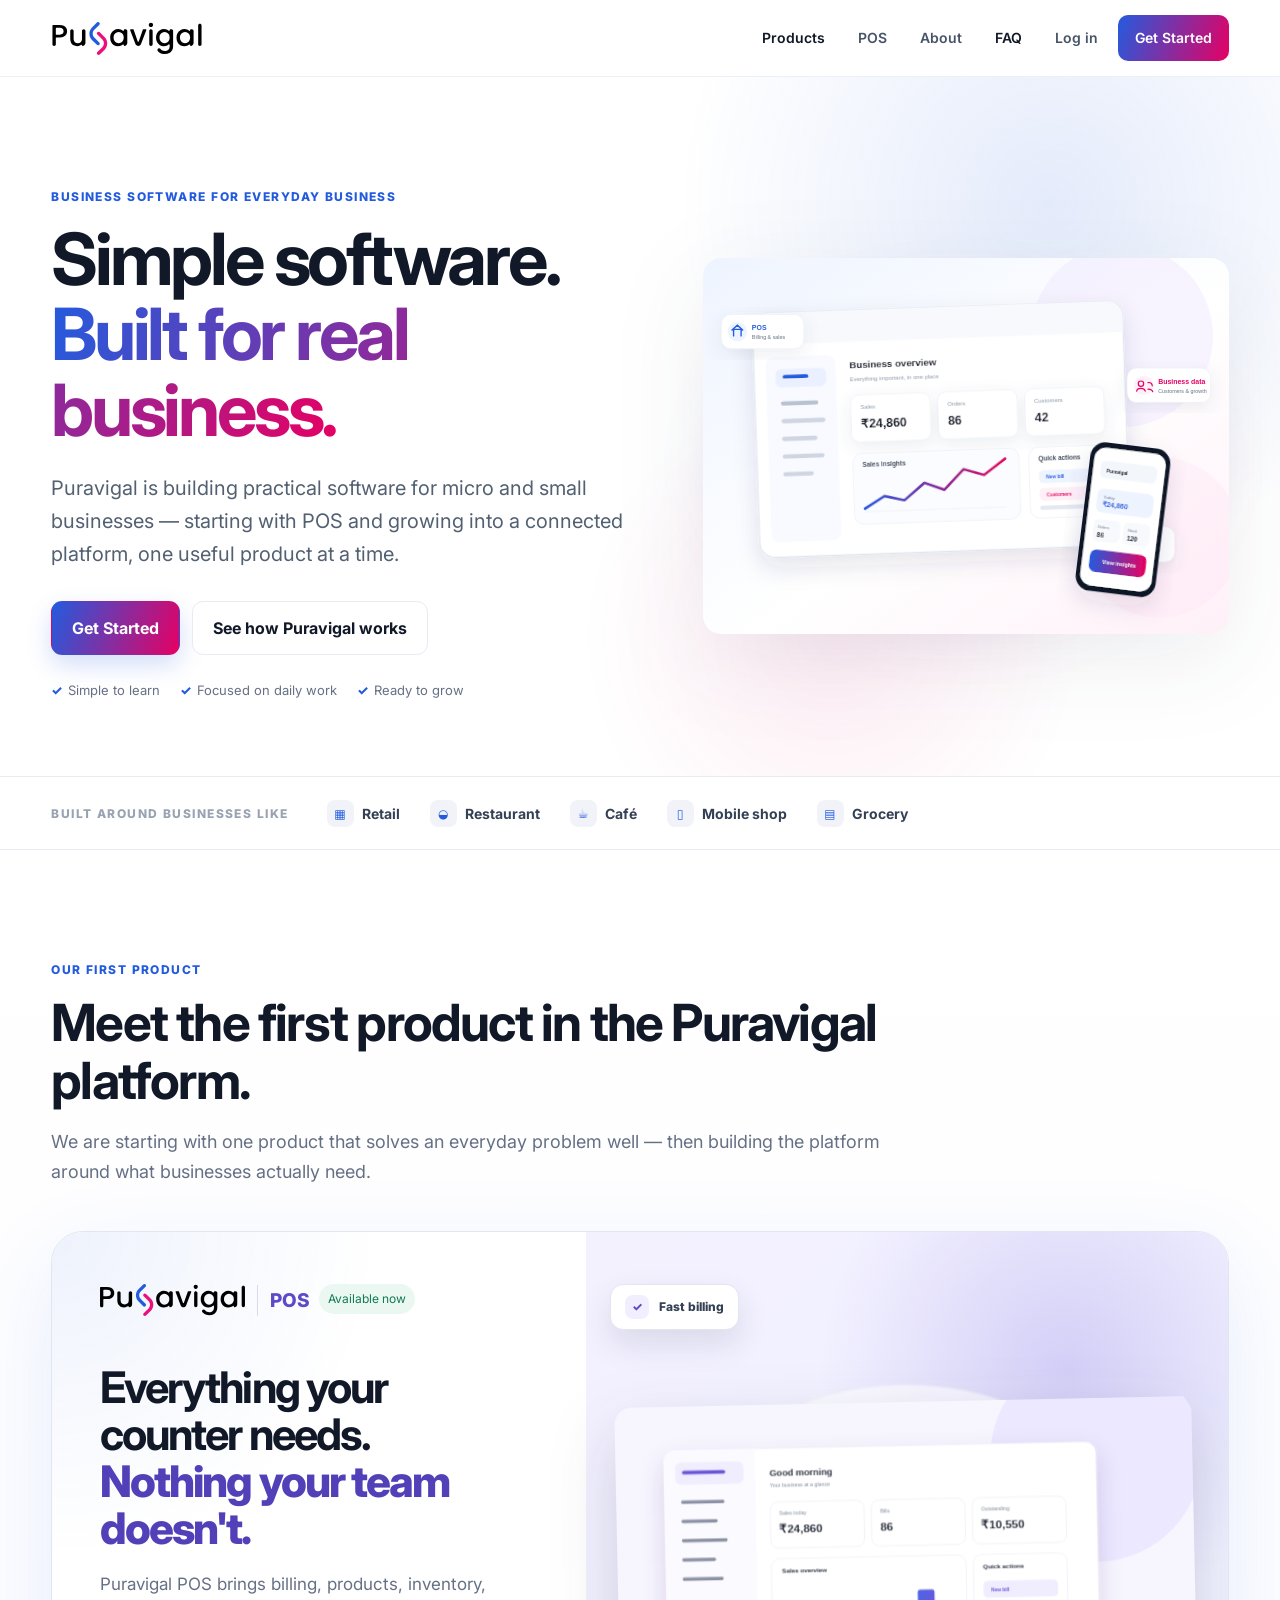
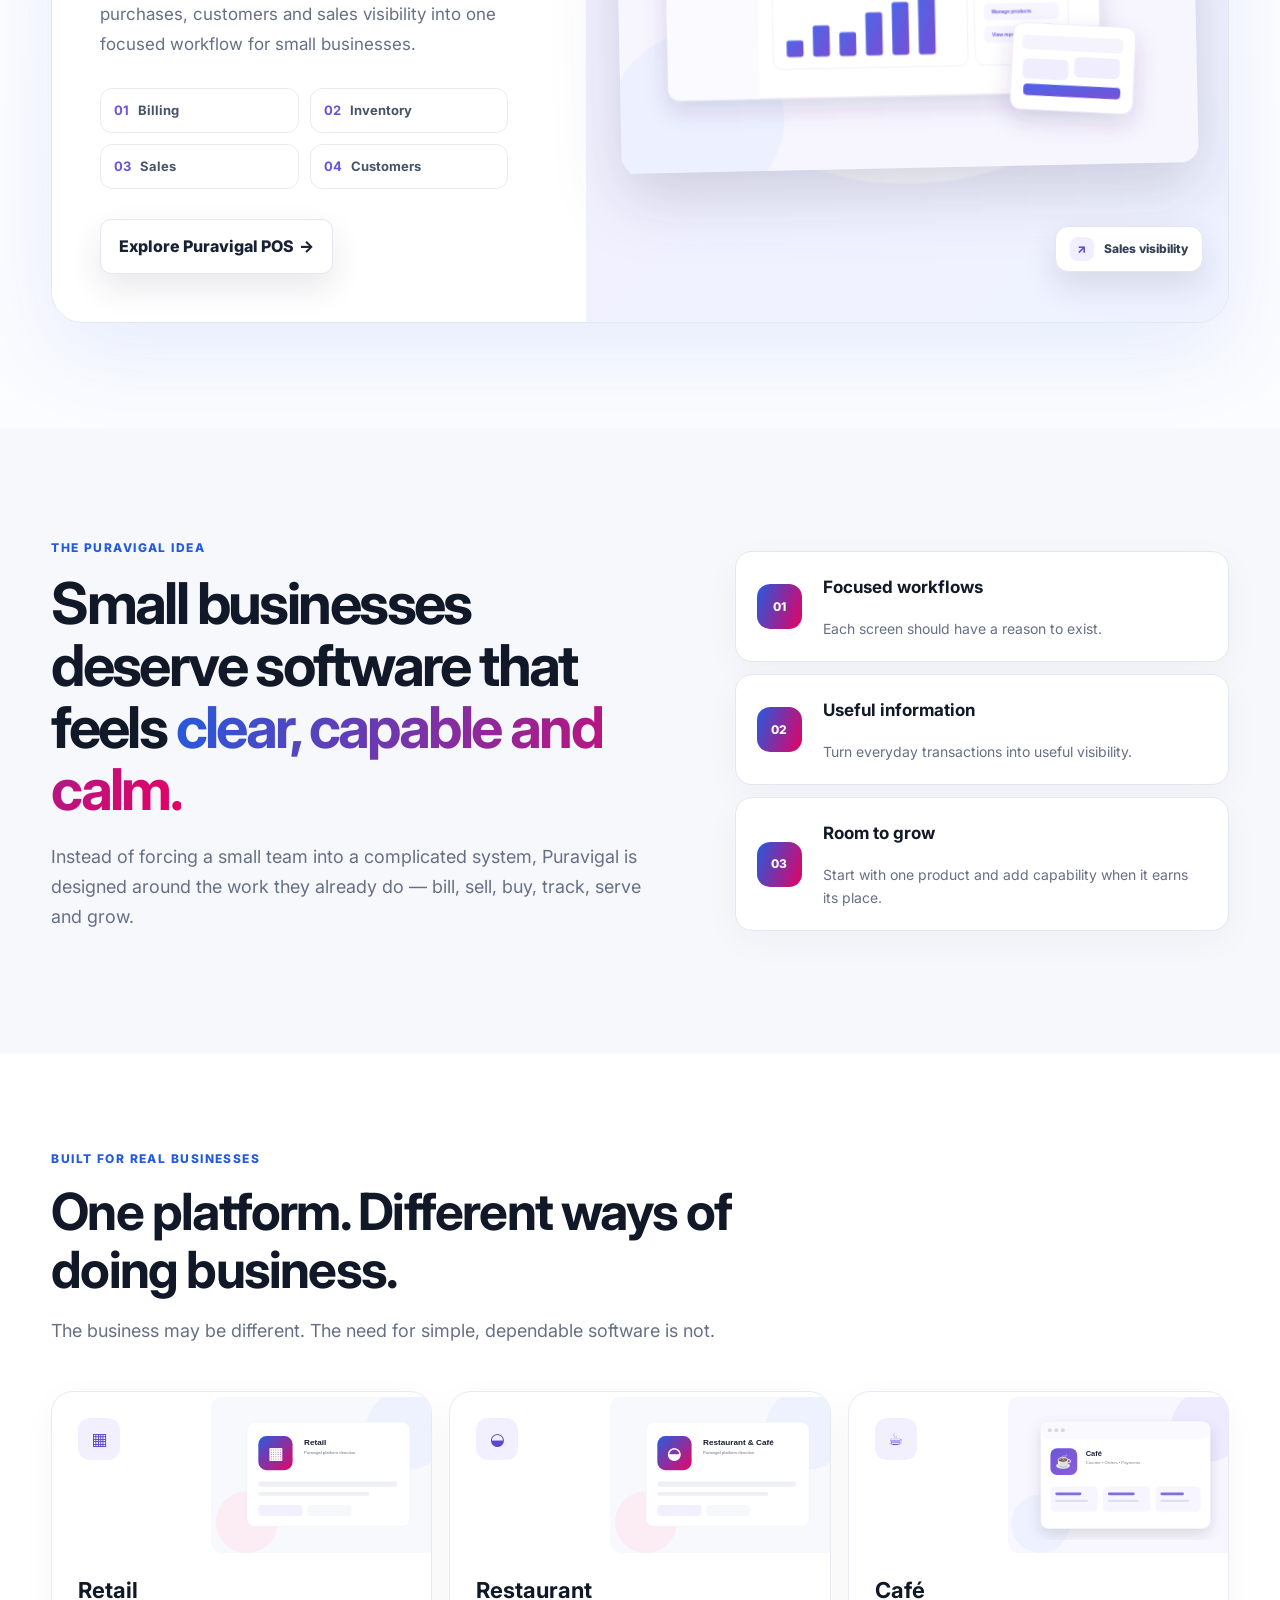
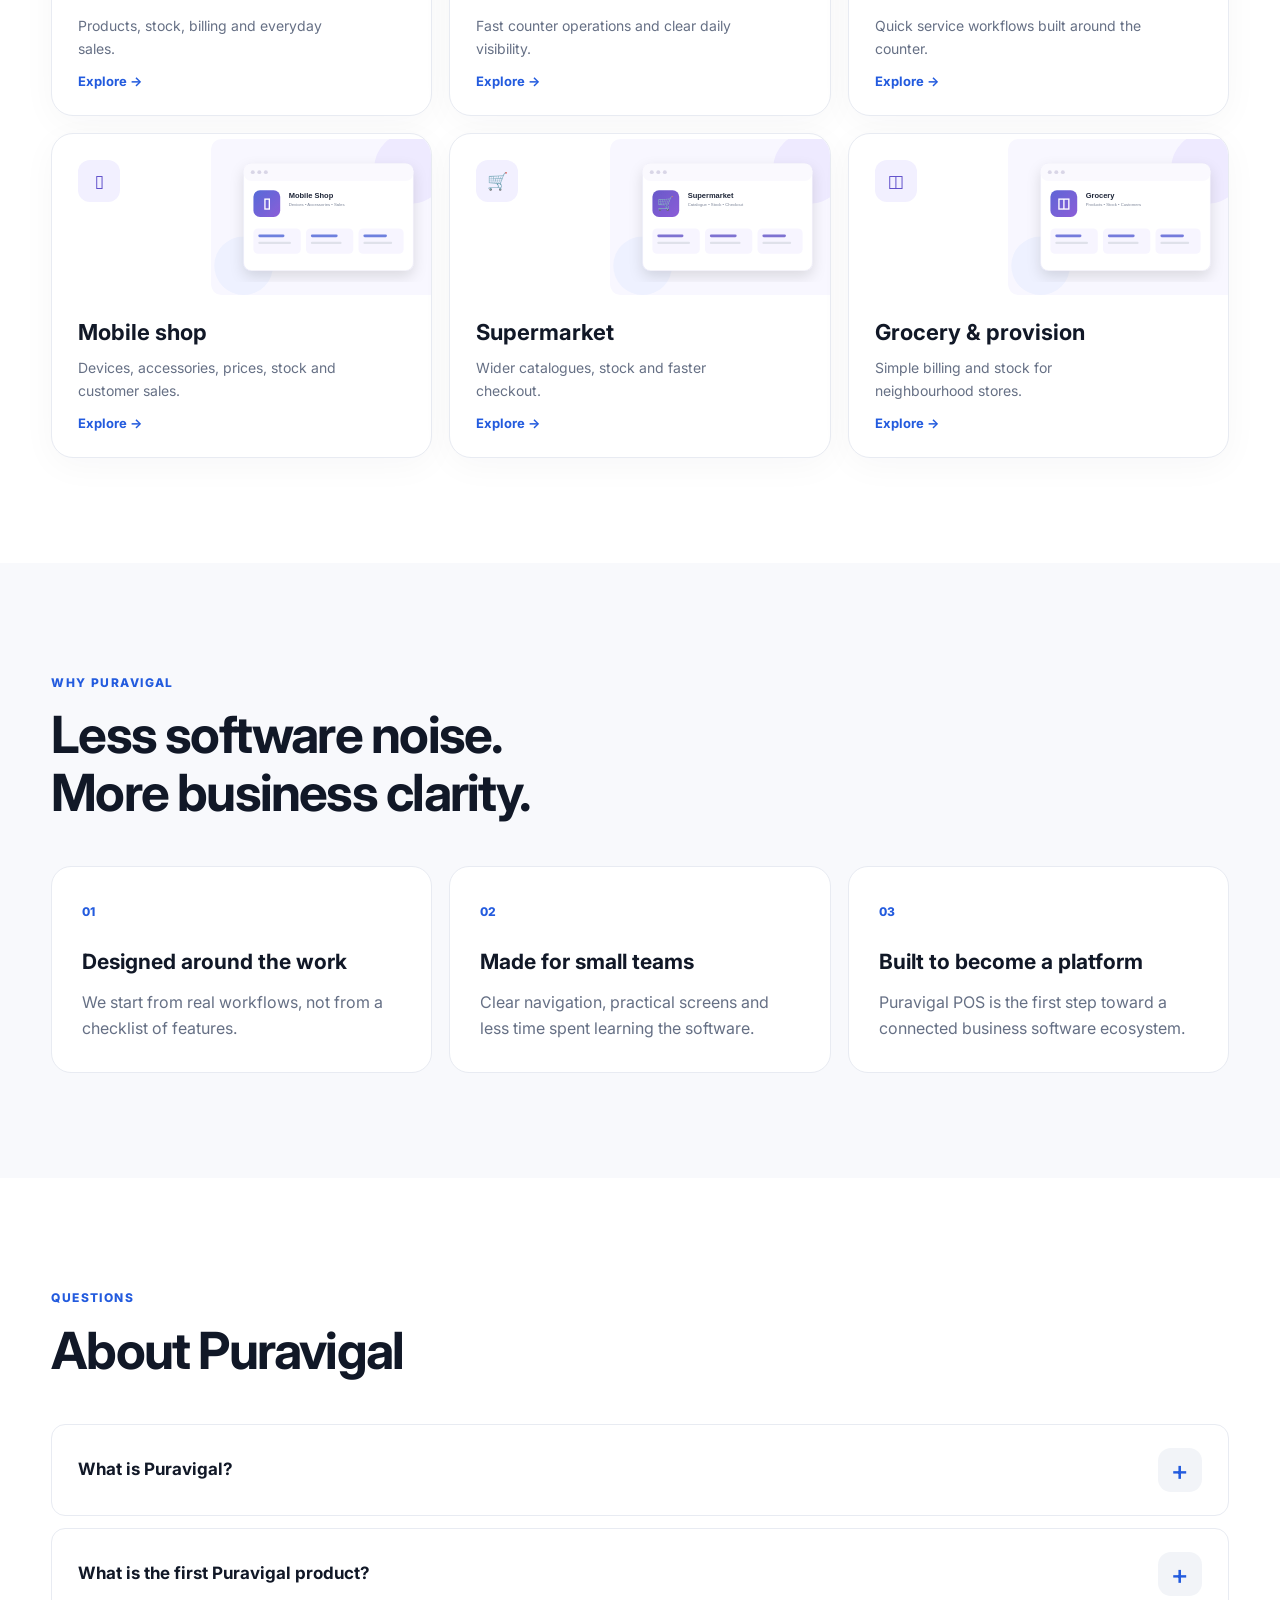
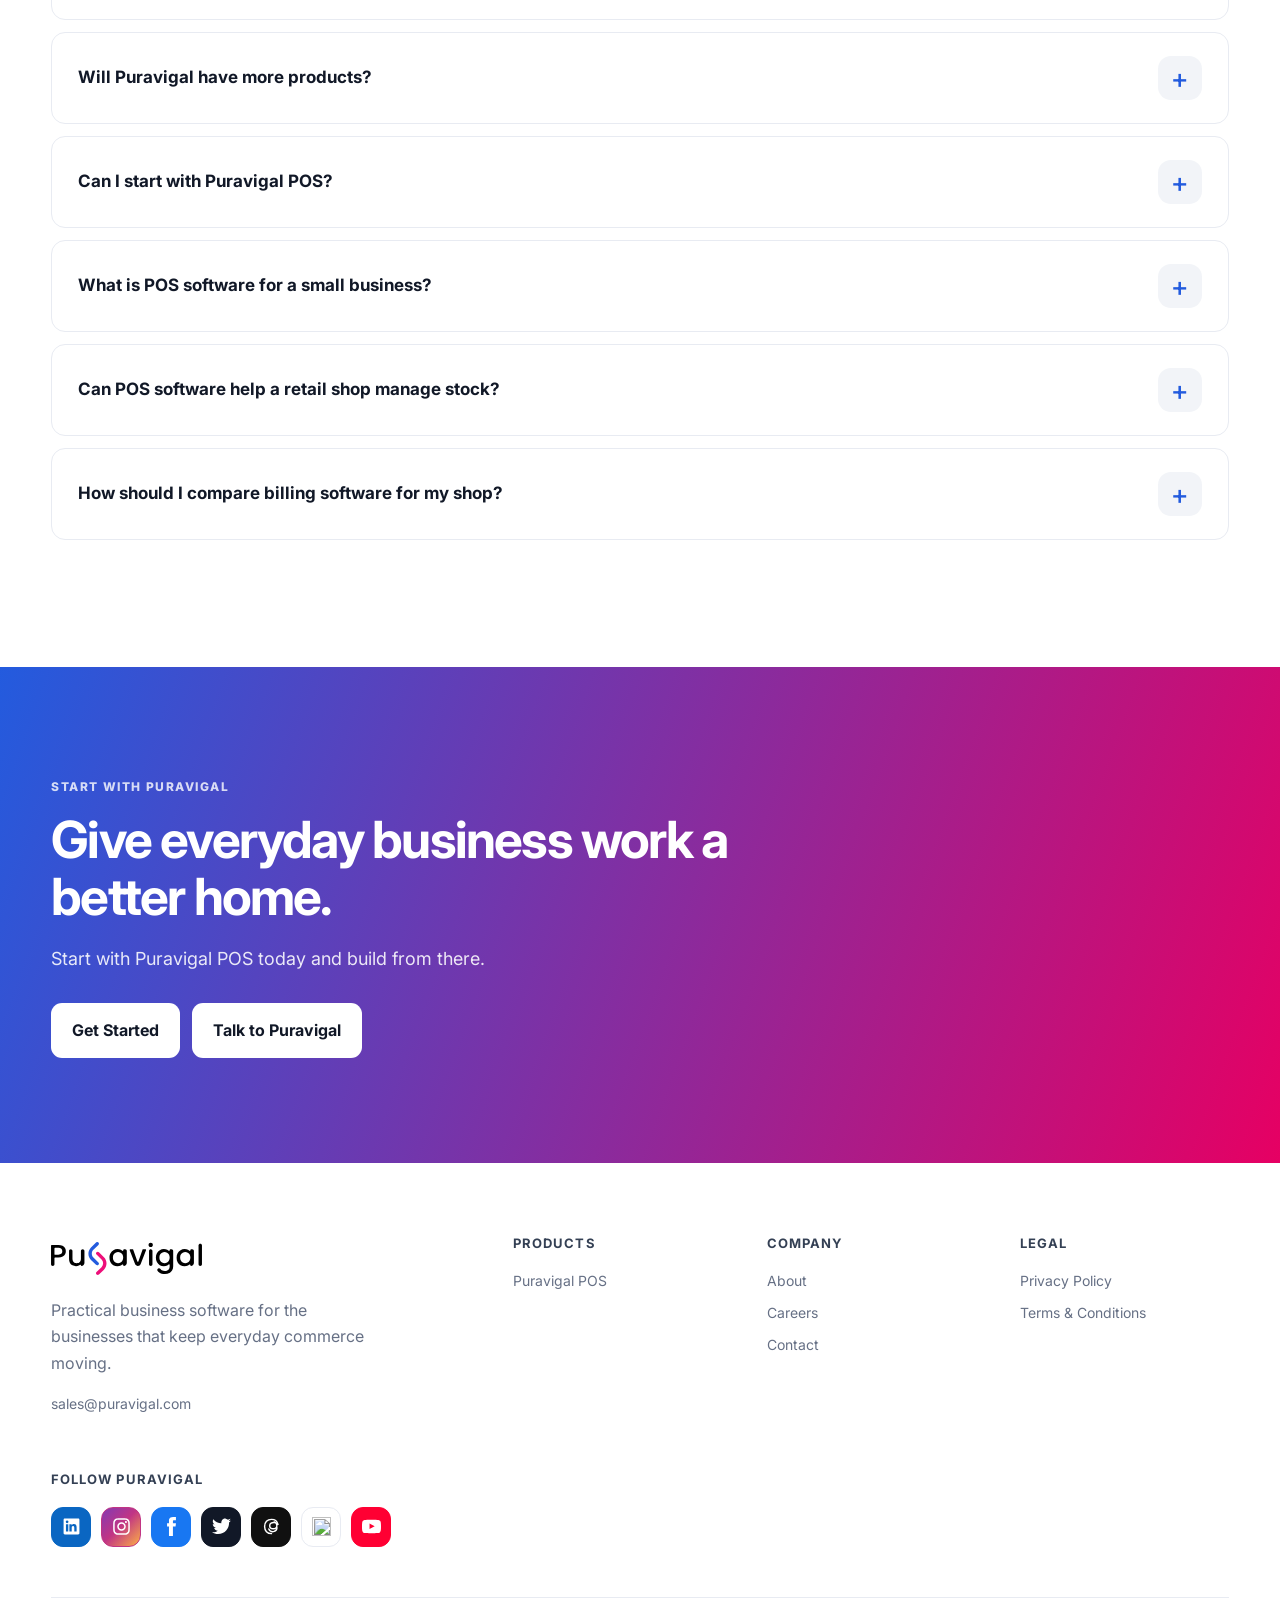
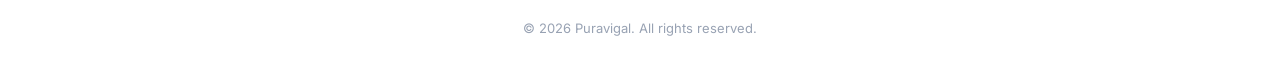
==== commit e40c2dc3: "Update official Puravigal social links in shared footers" ====
--- a/index.html
+++ b/index.html
@@ -10,7 +10,7 @@
 <meta name="twitter:card" content="summary_large_image"><meta name="twitter:title" content="Puravigal | Simple Business Software for Micro Businesses"><meta name="twitter:description" content="Simple, practical software for micro businesses."><meta name="twitter:image" content="https://www.puravigal.com/images/ogimage/puravigal-black-og.png">
 <link rel="stylesheet" href="css/site.css?v=20261015-profile-1">
 <script type="application/ld+json">{"@context":"https://schema.org","@type":"WebSite","name":"Puravigal","url":"https://www.puravigal.com/","description":"Simple business software for micro and small businesses."}</script>
-<script type="application/ld+json">{"@context":"https://schema.org","@type":"Organization","name":"Puravigal","url":"https://www.puravigal.com/","logo":"https://www.puravigal.com/images/puravigal-black-logo.svg","email":"sales@puravigal.com","sameAs":["https://www.facebook.com/puravigal","https://instagram.com/puravigal/","https://twitter.com/puravigal","https://www.threads.net/@puravigal"]}</script>
+<script type="application/ld+json">{"@context":"https://schema.org","@type":"Organization","name":"Puravigal","url":"https://www.puravigal.com/","logo":"https://www.puravigal.com/images/puravigal-black-logo.svg","email":"sales@puravigal.com","sameAs":["https://www.linkedin.com/company/puravigal-technologies/","https://www.instagram.com/puravigal/","https://www.facebook.com/puravigal","https://x.com/puravigal","https://www.threads.com/@puravigal","https://www.reddit.com/u/Puravigal/","https://youtube.com/@puravigal-technologies"]}</script>
 </head>
 <body>
 <div data-site-header></div>
--- a/css/site.css
+++ b/css/site.css
@@ -379,8 +379,6 @@
 
 @media(max-width:650px){.page-hero-centered h1{font-size:clamp(36px,10vw,48px)}.resource-grid{grid-template-columns:1fr!important}.resource-card{min-height:0}}
 
-/* Temporarily hide social-follow columns on both shared footers; remove this rule to restore them. */
-.site-footer-social,.social-footer{display:none!important}
 
 
 /* Shared signed-in account menu */
